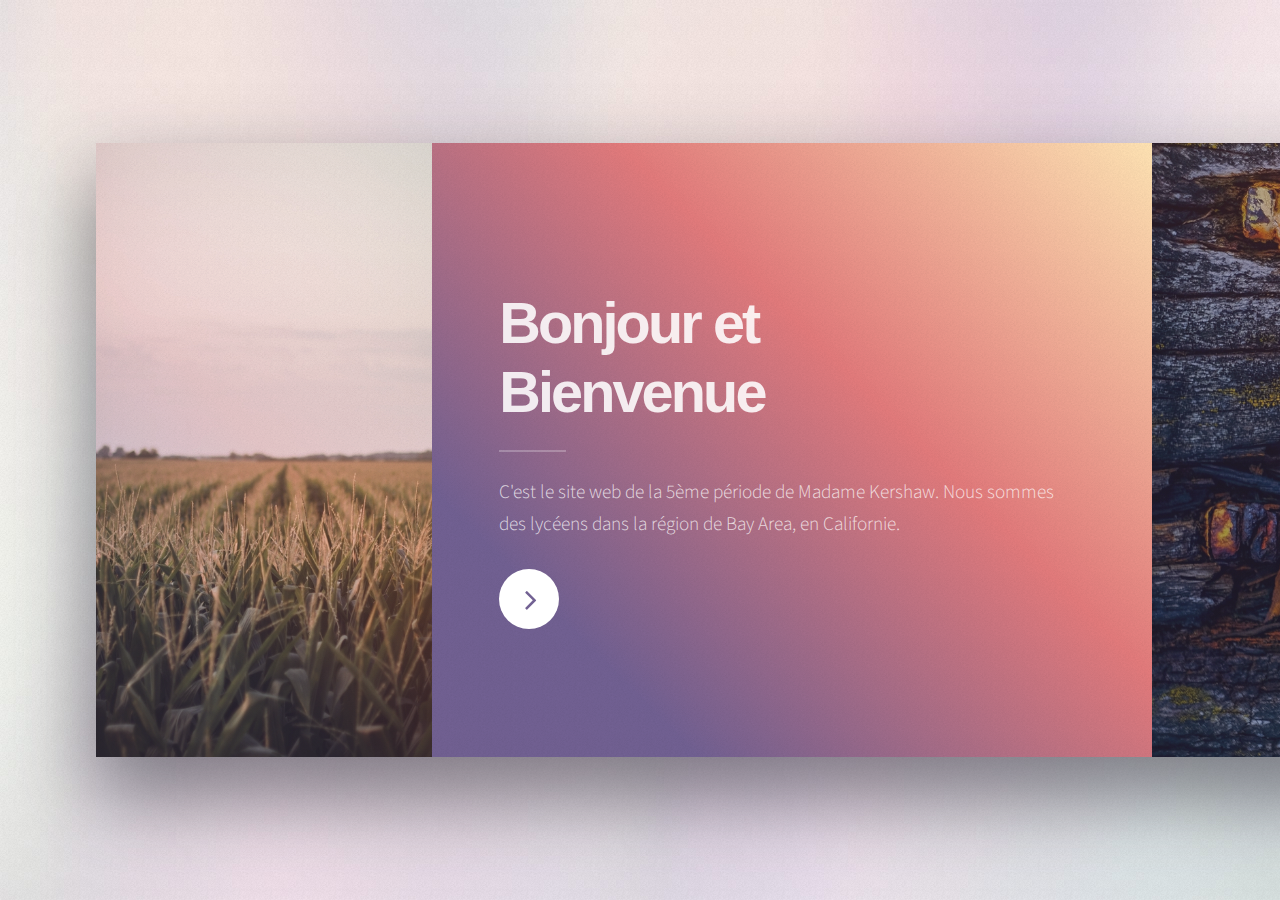
==== index.html @ b91abc5c "update index.html" ====
<!DOCTYPE HTML>
<!--
	Ethereal by HTML5 UP
	html5up.net | @ajlkn
	Free for personal and commercial use under the CCA 3.0 license (html5up.net/license)
-->
<html>

<head>
	<title>Ethereal by HTML5 UP</title>
	<meta charset="utf-8" />
	<meta name="viewport" content="width=device-width, initial-scale=1, user-scalable=no" />
	<link rel="stylesheet" href="assets/css/main.css" />
	<noscript>
		<link rel="stylesheet" href="assets/css/noscript.css" /></noscript>
</head>

<body class="is-preload">

	<!-- Page Wrapper -->
	<div id="page-wrapper">

		<!-- Wrapper -->
		<div id="wrapper">

			<!-- Panel (Banner) -->
			<section class="panel banner right">
				<div class="content color0 span-3-75">
					<h1 class="major">Bonjour et<br />
						Bienvenue</h1>
					<p>C'est le site web de la 5ème période de Madame Kershaw. Nous sommes des lycéens dans la région de Bay Area, en
						Californie.</p>
					<ul class="actions">
						<li><a href="#first" class="button primary color1 circle icon fa-angle-right">Next</a></li>
					</ul>
				</div>
				<div class="image filtered span-1-75" data-position="25% 25%">
					<img src="images/pic01.png" alt="" />
				</div>
			</section>

			<!-- Panel (Spotlight) -->
			<section class="panel spotlight medium right" id="first">
				<div class="content span-7">
					<h2 class="major">Chapitre Un</h2>
					<p>Mr et Mrs Dursley, qui habitaient au 4, Privet Drive, avaient toujours affirmé avec la plus
						grande fierté qu'ils étaient parfaitement normaux, merci pour eux. Jamais quiconque n'aurait
						imaginé qu'ils puissent se trouver impliqués dans quoi que ce soit d'étrange ou de mystérieux.
						Ils n'avaient pas de temps à perdre avec des sornettes.
						Mr Dursley dirigeait la Grunnings, une entreprise qui fabriquait des perceuses. C'était un
						homme grand et massif, qui n'avait pratiquement pas de cou, mais possédait en revanche une
						moustache de belle taille. Mrs Dursley, quant à elle, était mince et blonde et disposait d'un
						cou deux fois plus long que la moyenne, ce qui lui était fort utile pour espionner ses voisins en
						regardant par-dessus les clôtures des jardins. Les Dursley avaient un petit garçon prénommé
						Dudley et c'était à leurs yeux le plus bel enfant du monde. </p>
				</div>
				<div class="image filtered tinted" data-position="top left">
					<img src="images/pic02.png" alt="" />
				</div>
			</section>

			<!-- Panel -->
			<section class="panel color1">
				<div class="intro joined">
					<h2 class="major">Chapitre Un</h2>
					<p>Les Dursley avaient tout ce qu'ils voulaient. La seule chose indésirable qu'ils possédaient,
						c'était un secret dont ils craignaient plus que tout qu'on le découvre un jour. Si jamais
						quiconque venait à entendre parler des Potter, ils étaient convaincus qu'ils ne s'en remettraient
						pas. Mrs Potter était la sœur de Mrs Dursley, mais toutes deux ne s'étaient plus revues depuis
						des années.</p>
				</div>
				<div class="inner">
					<ul class="grid-icons three connected">
						<li><span class="icon fa-diamond"><span class="label">Lorem</span></span></li>
						<li><span class="icon fa-camera-retro"><span class="label">Ipsum</span></span></li>
						<li><span class="icon fa-cog"><span class="label">Dolor</span></span></li>
						<li><span class="icon fa-paper-plane"><span class="label">Sit</span></span></li>
						<li><span class="icon fa-bar-chart"><span class="label">Amet</span></span></li>
						<li><span class="icon fa-code"><span class="label">Nullam</span></span></li>
					</ul>
				</div>
			</section>

			<!-- Panel (Spotlight) -->
			<section class="panel spotlight large left">
				<div class="content span-5">
					<h2 class="major">Magna amet tempus</h2>
					<p>Mauris a cursus velit. Nunc lacinia sollicitudin egestas bibendum, magna dui bibendum ex, sagittis commodo enim
						risus sed magna nulla. Vestibulum ut consequat velit. Curabitur vitae libero lorem. Quisque iaculis porttitor
						blandit. Nullam quis sagittis maximus. Sed vel nibh libero. Mauris et lorem pharetra massa lorem turpis congue
						pulvinar.</p>
				</div>
				<div class="image filtered tinted" data-position="top right">
					<img src="images/pic03.png" alt="" />
				</div>
			</section>

			<!-- Panel -->
			<section class="panel">
				<div class="intro color2">
					<h2 class="major">Elit integer</h2>
					<p>Sed vel nibh libero. Mauris et lorem pharetra massa lorem turpis congue pulvinar. Vivamus sed feugiat finibus.
						Duis amet bibendum amet sed. Duis mauris ex, dapibus sed ligula tempus volutpat magna etiam.</p>
				</div>
				<div class="gallery">
					<div class="group span-3">
						<a href="images/gallery/fulls/01.jpg" class="image filtered span-3" data-position="bottom"><img src="images/gallery/thumbs/01.jpg"
							 alt="" /></a>
						<a href="images/gallery/fulls/02.jpg" class="image filtered span-1-5" data-position="center"><img src="images/gallery/thumbs/02.jpg"
							 alt="" /></a>
						<a href="images/gallery/fulls/03.jpg" class="image filtered span-1-5" data-position="bottom"><img src="images/gallery/thumbs/03.jpg"
							 alt="" /></a>
					</div>
					<a href="images/gallery/fulls/04.jpg" class="image filtered span-2-5" data-position="top"><img src="images/gallery/thumbs/04.jpg"
						 alt="" /></a>
					<div class="group span-4-5">
						<a href="images/gallery/fulls/05.jpg" class="image filtered span-3" data-position="top"><img src="images/gallery/thumbs/05.jpg"
							 alt="" /></a>
						<a href="images/gallery/fulls/06.jpg" class="image filtered span-1-5" data-position="center"><img src="images/gallery/thumbs/06.jpg"
							 alt="" /></a>
						<a href="images/gallery/fulls/07.jpg" class="image filtered span-1-5" data-position="bottom"><img src="images/gallery/thumbs/07.jpg"
							 alt="" /></a>
						<a href="images/gallery/fulls/08.jpg" class="image filtered span-3" data-position="top"><img src="images/gallery/thumbs/08.jpg"
							 alt="" /></a>
					</div>
					<a href="images/gallery/fulls/09.jpg" class="image filtered span-2-5" data-position="right"><img src="images/gallery/thumbs/09.jpg"
						 alt="" /></a>
				</div>
			</section>

			<!-- Panel -->
			<section class="panel color4-alt">
				<div class="intro color4">
					<h2 class="major">Contact</h2>
					<p>Sed vel nibh libero. Mauris et lorem pharetra massa lorem turpis congue pulvinar. Vivamus sed feugiat finibus.
						Duis amet bibendum amet sed. Duis mauris ex, dapibus sed ligula tempus volutpat magna etiam.</p>
				</div>
				<div class="inner columns divided">
					<div class="span-3-25">
						<form method="post" action="#">
							<div class="fields">
								<div class="field half">
									<label for="name">Name</label>
									<input type="text" name="name" id="name" />
								</div>
								<div class="field half">
									<label for="email">Email</label>
									<input type="email" name="email" id="email" />
								</div>
								<div class="field">
									<label for="message">Message</label>
									<textarea name="message" id="message" rows="4"></textarea>
								</div>
							</div>
							<ul class="actions">
								<li><input type="submit" value="Send Message" class="button primary" /></li>
							</ul>
						</form>
					</div>
					<div class="span-1-5">
						<ul class="contact-icons color1">
							<li class="icon fa-twitter"><a href="#">@untitled-tld</a></li>
							<li class="icon fa-facebook"><a href="#">facebook.com/untitled</a></li>
							<li class="icon fa-snapchat-ghost"><a href="#">@untitled-tld</a></li>
							<li class="icon fa-instagram"><a href="#">@untitled-tld</a></li>
							<li class="icon fa-medium"><a href="#">medium.com/untitled</a></li>
						</ul>
					</div>
				</div>
			</section>

			<!-- Panel -->
			<!-- <section class="panel color2-alt">
				<div class="intro color2">
					<h2 class="major">Elements</h2>
					<p>Sed vel nibh libero. Mauris et lorem pharetra massa lorem turpis congue pulvinar. Vivamus sed feugiat finibus.
						Duis amet bibendum amet sed. Duis mauris ex, dapibus sed ligula tempus volutpat magna etiam. </p>
				</div>
				<div class="inner columns aligned">
					<div class="span-2-75">

						<h3 class="major">Text</h3>
						<p>This is <b>bold</b> and this is <strong>strong</strong>. This is <i>italic</i> and this is <em>emphasized</em>.
							This is <sup>superscript</sup> text and this is <sub>subscript</sub> text.
							This is <u>underlined</u> and this is code: <code>for (;;) { ... }</code>. Finally, <a href="#">this is a link</a>.</p>

						<h1>Heading Level 1</h1>
						<h2>Heading Level 2</h2>
						<h3>Heading Level 3</h3>
						<h4>Heading Level 4</h4>
						<h5>Heading Level 5</h5>
						<h6>Heading Level 6</h6>

					</div>
					<div class="span-3">

						<h4>Blockquote</h4>
						<blockquote>Lorem ipsum dolor sit amet. Felis sagittis eget tempus euismod. Vestibulum ante ipsum primis in
							vestibulum. Blandit adipiscing eu iaculis volutpat ac adipiscing volutpat ac adipiscing faucibus.</blockquote>

						<h4>Preformatted</h4>
						<pre><code>i = 0;

while (!deck.isInOrder()) {
    print 'Iteration ' + (i++);
    deck.shuffle();
}

print 'It took ' + i + ' iterations to sort the deck.';</code></pre>

					</div>
					<div class="span-1-25">

						<h3 class="major">Lists</h3>

						<h4>Unordered</h4>
						<ul>
							<li>Lorem ipsum dolor sit.</li>
							<li>Dolor pulvinar etiam.</li>
							<li>Etiam vel felis viverra.</li>
						</ul>

						<h4>Alternate</h4>
						<ul class="alt">
							<li>Lorem ipsum dolor sit.</li>
							<li>Dolor pulvinar etiam.</li>
							<li>Etiam vel felis viverra.</li>
							<li>Felis enim feugiat.</li>
						</ul>

					</div>
					<div class="span-1-5">

						<h4>Ordered</h4>
						<ol>
							<li>Lorem ipsum dolor sit.</li>
							<li>Dolor pulvinar etiam.</li>
							<li>Etiam vel felis viverra.</li>
							<li>Felis enim feugiat.</li>
							<li>Etiam vel felis lorem.</li>
						</ol>

						<h4>Actions</h4>
						<ul class="actions">
							<li><a href="#" class="button primary color2">Default</a></li>
							<li><a href="#" class="button">Default</a></li>
						</ul>
						<ul class="actions stacked">
							<li><a href="#" class="button primary color2">Default</a></li>
							<li><a href="#" class="button">Default</a></li>
						</ul>

					</div>
					<div class="span-1-25">

						<h4>Icons</h4>
						<ul class="icons">
							<li><a href="#" class="icon fa-twitter"><span class="label">Twitter</span></a></li>
							<li><a href="#" class="icon fa-facebook"><span class="label">Facebook</span></a></li>
							<li><a href="#" class="icon fa-instagram"><span class="label">Instagram</span></a></li>
							<li><a href="#" class="icon fa-github"><span class="label">GitHub</span></a></li>
							<li><a href="#" class="icon fa-medium"><span class="label">Medium</span></a></li>
						</ul>

						<h4>Contact Icons</h4>
						<ul class="contact-icons color2">
							<li class="icon fa-twitter"><a href="#">Twitter</a></li>
							<li class="icon fa-facebook"><a href="#">Facebook</a></li>
							<li class="icon fa-instagram"><a href="#">Instagram</a></li>
							<li class="icon fa-github"><a href="#">GitHub</a></li>
							<li class="icon fa-medium"><a href="#">Medium</a></li>
						</ul>

					</div>
					<div class="span-3">
						<h3 class="major">Table</h3>
						<h4>Default</h4>
						<div class="table-wrapper">
							<table>
								<thead>
									<tr>
										<th>Name</th>
										<th>Description</th>
										<th>Price</th>
									</tr>
								</thead>
								<tbody>
									<tr>
										<td>Item One</td>
										<td>Ante turpis integer aliquet porttitor.</td>
										<td>29.99</td>
									</tr>
									<tr>
										<td>Item Two</td>
										<td>Vis ac commodo adipiscing arcu aliquet.</td>
										<td>19.99</td>
									</tr>
									<tr>
										<td>Item Three</td>
										<td> Morbi faucibus arcu accumsan lorem.</td>
										<td>29.99</td>
									</tr>
									<tr>
										<td>Item Four</td>
										<td>Vitae integer tempus condimentum.</td>
										<td>19.99</td>
									</tr>
								</tbody>
								<tfoot>
									<tr>
										<td colspan="2"></td>
										<td>100.00</td>
									</tr>
								</tfoot>
							</table>
						</div>
					</div>
					<div class="span-3">
						<h4>Alternate</h4>
						<div class="table-wrapper">
							<table class="alt">
								<thead>
									<tr>
										<th>Name</th>
										<th>Description</th>
										<th>Price</th>
									</tr>
								</thead>
								<tbody>
									<tr>
										<td>Item One</td>
										<td>Ante turpis integer aliquet porttitor.</td>
										<td>29.99</td>
									</tr>
									<tr>
										<td>Item Two</td>
										<td>Vis ac commodo adipiscing arcu aliquet.</td>
										<td>19.99</td>
									</tr>
									<tr>
										<td>Item Three</td>
										<td> Morbi faucibus arcu accumsan lorem.</td>
										<td>29.99</td>
									</tr>
									<tr>
										<td>Item Four</td>
										<td>Vitae integer tempus condimentum.</td>
										<td>19.99</td>
									</tr>
									<tr>
										<td>Item Five</td>
										<td>Ante turpis integer aliquet porttitor.</td>
										<td>29.99</td>
									</tr>
								</tbody>
								<tfoot>
									<tr>
										<td colspan="2"></td>
										<td>100.00</td>
									</tr>
								</tfoot>
							</table>
						</div>
					</div>
					<div class="span-2-25">
						<h3 class="major">Buttons</h3>
						<ul class="actions">
							<li><a href="#" class="button primary color2">Primary</a></li>
							<li><a href="#" class="button">Default</a></li>
						</ul>
						<ul class="actions">
							<li><a href="#" class="button">Default</a></li>
							<li><a href="#" class="button large">Large</a></li>
							<li><a href="#" class="button small">Small</a></li>
						</ul>
						<ul class="actions">
							<li><a href="#" class="button primary color2 icon fa-cog">Icon</a></li>
							<li><a href="#" class="button icon fa-diamond">Icon</a></li>
						</ul>
						<ul class="actions">
							<li><span class="button primary color2 disabled">Disabled</span></li>
							<li><span class="button disabled">Disabled</span></li>
						</ul>
						<ul class="actions">
							<li><a href="#" class="button primary color2 circle icon fa-cog">Icon</a></li>
							<li><a href="#" class="button circle icon fa-diamond">Icon</a></li>
						</ul>
					</div>
					<div class="span-4-5">
						<h3 class="major">Form</h3>
						<form method="post" action="#">
							<div class="fields">
								<div class="field third">
									<label for="demo-name">Name</label>
									<input type="text" name="demo-name" id="demo-name" value="" placeholder="Jane Doe" />
								</div>
								<div class="field third">
									<label for="demo-email">Email</label>
									<input type="email" name="demo-email" id="demo-email" value="" placeholder="jane@untitled.tld" />
								</div>
								<div class="field third">
									<label for="demo-category">Category</label>
									<div class="select-wrapper">
										<select name="demo-category" id="demo-category">
											<option value="">-</option>
											<option value="1">Manufacturing</option>
											<option value="1">Shipping</option>
											<option value="1">Administration</option>
											<option value="1">Human Resources</option>
										</select>
									</div>
								</div>
								<div class="field quarter">
									<input type="radio" id="demo-priority-low" name="demo-priority" class="color2" checked />
									<label for="demo-priority-low">Low Priority</label>
								</div>
								<div class="field quarter">
									<input type="radio" id="demo-priority-high" name="demo-priority" class="color2" />
									<label for="demo-priority-high">High Priority</label>
								</div>
								<div class="field quarter">
									<input type="checkbox" id="demo-copy" name="demo-copy" class="color2" />
									<label for="demo-copy">Email a copy</label>
								</div>
								<div class="field quarter">
									<input type="checkbox" id="demo-human" name="demo-human" class="color2" checked />
									<label for="demo-human">Not a robot</label>
								</div>
								<div class="field">
									<label for="demo-message">Message</label>
									<textarea name="demo-message" id="demo-message" placeholder="Enter your message" rows="2"></textarea>
								</div>
							</div>
							<ul class="actions">
								<li><input type="submit" value="Send Message" class="primary color2" /></li>
								<li><input type="reset" value="Reset" /></li>
							</ul>
						</form>
					</div>
				</div>
			</section> -->

			<!-- Copyright -->
			<div class="copyright">&copy; Untitled. Design: <a href="https://html5up.net">HTML5 UP</a>.</div>

		</div>

	</div>

	<!-- Scripts -->
	<script src="assets/js/jquery.min.js"></script>
	<script src="assets/js/browser.min.js"></script>
	<script src="assets/js/breakpoints.min.js"></script>
	<script src="assets/js/main.js"></script>

</body>

</html>
---- assets/css/main.css ----
@import url(font-awesome.min.css);
@import url("https://fonts.googleapis.com/css?family=Source+Sans+Pro:300,400,300i,400i");

/*
	Ethereal by HTML5 UP
	html5up.net | @ajlkn
	Free for personal and commercial use under the CCA 3.0 license (html5up.net/license)
*/

html, body, div, span, applet, object,
iframe, h1, h2, h3, h4, h5, h6, p, blockquote,
pre, a, abbr, acronym, address, big, cite,
code, del, dfn, em, img, ins, kbd, q, s, samp,
small, strike, strong, sub, sup, tt, var, b,
u, i, center, dl, dt, dd, ol, ul, li, fieldset,
form, label, legend, table, caption, tbody,
tfoot, thead, tr, th, td, article, aside,
canvas, details, embed, figure, figcaption,
footer, header, hgroup, menu, nav, output, ruby,
section, summary, time, mark, audio, video {
	margin: 0;
	padding: 0;
	border: 0;
	font-size: 100%;
	font: inherit;
	vertical-align: baseline;}

article, aside, details, figcaption, figure,
footer, header, hgroup, menu, nav, section {
	display: block;}

body {
	line-height: 1;
}

ol, ul {
	list-style: none;
}

blockquote, q {
	quotes: none;
}

	blockquote:before, blockquote:after, q:before, q:after {
		content: '';
		content: none;
	}

table {
	border-collapse: collapse;
	border-spacing: 0;
}

body {
	-webkit-text-size-adjust: none;
}

mark {
	background-color: transparent;
	color: inherit;
}

input::-moz-focus-inner {
	border: 0;
	padding: 0;
}

input, select, textarea {
	-moz-appearance: none;
	-webkit-appearance: none;
	-ms-appearance: none;
	appearance: none;
}

/* Page */

	@-moz-keyframes load-spinner {
		0% {
			-moz-transform: rotate(0deg);
			-webkit-transform: rotate(0deg);
			-ms-transform: rotate(0deg);
			transform: rotate(0deg);
		}

		100% {
			-moz-transform: rotate(360deg);
			-webkit-transform: rotate(360deg);
			-ms-transform: rotate(360deg);
			transform: rotate(360deg);
		}
	}

	@-webkit-keyframes load-spinner {
		0% {
			-moz-transform: rotate(0deg);
			-webkit-transform: rotate(0deg);
			-ms-transform: rotate(0deg);
			transform: rotate(0deg);
		}

		100% {
			-moz-transform: rotate(360deg);
			-webkit-transform: rotate(360deg);
			-ms-transform: rotate(360deg);
			transform: rotate(360deg);
		}
	}

	@-ms-keyframes load-spinner {
		0% {
			-moz-transform: rotate(0deg);
			-webkit-transform: rotate(0deg);
			-ms-transform: rotate(0deg);
			transform: rotate(0deg);
		}

		100% {
			-moz-transform: rotate(360deg);
			-webkit-transform: rotate(360deg);
			-ms-transform: rotate(360deg);
			transform: rotate(360deg);
		}
	}

	@keyframes load-spinner {
		0% {
			-moz-transform: rotate(0deg);
			-webkit-transform: rotate(0deg);
			-ms-transform: rotate(0deg);
			transform: rotate(0deg);
		}

		100% {
			-moz-transform: rotate(360deg);
			-webkit-transform: rotate(360deg);
			-ms-transform: rotate(360deg);
			transform: rotate(360deg);
		}
	}

	@-ms-viewport {
		width: device-width;
	}

	html {
		width: 100%;
		height: 100%;
	}

	html {
		box-sizing: border-box;
	}

	*, *:before, *:after {
		box-sizing: inherit;
	}

	body {
		display: -moz-flex;
		display: -webkit-flex;
		display: -ms-flex;
		display: flex;
		-moz-align-items: center;
		-webkit-align-items: center;
		-ms-align-items: center;
		align-items: center;
		-moz-justify-content: -moz-flex-start;
		-webkit-justify-content: -webkit-flex-start;
		-ms-justify-content: -ms-flex-start;
		justify-content: flex-start;
		-ms-overflow-style: scrollbar;
		width: 100%;
		height: 100%;
		min-height: 30rem;
		overflow: hidden;
	}

		body:before {
			-moz-animation: load-spinner 1s infinite linear;
			-webkit-animation: load-spinner 1s infinite linear;
			-ms-animation: load-spinner 1s infinite linear;
			animation: load-spinner 1s infinite linear;
			-moz-transition: opacity 0.25s ease;
			-webkit-transition: opacity 0.25s ease;
			-ms-transition: opacity 0.25s ease;
			transition: opacity 0.25s ease;
			-moz-transition-delay: 0s;
			-webkit-transition-delay: 0s;
			-ms-transition-delay: 0s;
			transition-delay: 0s;
			pointer-events: none;
			content: '';
			display: block;
			position: absolute;
			top: 50%;
			left: 50%;
			width: 4rem;
			height: 4rem;
			margin: -2rem 0 0 -2rem;
			background-image: url("data:image/svg+xml;charset=utf8,%3Csvg xmlns='http://www.w3.org/2000/svg' xmlns:xlink='http://www.w3.org/1999/xlink' width='96px' height='96px' viewBox='0 0 96 96' zoomAndPan='disable'%3E%3Cstyle%3Ecircle %7Bfill: transparent%3B stroke: %232e2b37%3B stroke-width: 1.5px%3B %7D%3C/style%3E%3Cdefs%3E%3CclipPath id='corner'%3E%3Cpolygon points='0,0 48,0 48,48 96,48 96,96 0,96' /%3E%3C/clipPath%3E%3C/defs%3E%3Cg clip-path='url(%23corner)'%3E%3Ccircle cx='48' cy='48' r='32'/%3E%3C/g%3E%3C/svg%3E");
			background-position: center;
			background-repeat: no-repeat;
			background-size: 4rem;
			opacity: 0;
		}

		body:after {
			pointer-events: none;
			content: '';
			display: block;
			position: fixed;
			top: 0;
			left: 0;
			width: 100%;
			height: 100%;
			z-index: -1;
			background-attachment: fixed;
			background-color: #e1e6e1;
			background-image: url("../../images/overlay.png"), url("../../images/bg.jpg");
			background-repeat: repeat, repeat-x;
			background-size: 128px 128px, cover;
		}

		body.is-preload *, body.is-preload *:before, body.is-preload *:after {
			-moz-animation: none !important;
			-webkit-animation: none !important;
			-ms-animation: none !important;
			animation: none !important;
			-moz-transition: none !important;
			-webkit-transition: none !important;
			-ms-transition: none !important;
			transition: none !important;
		}

		body.is-preload:before {
			-moz-transition: opacity 1s ease;
			-webkit-transition: opacity 1s ease;
			-ms-transition: opacity 1s ease;
			transition: opacity 1s ease;
			-moz-transition-delay: 0.75s;
			-webkit-transition-delay: 0.75s;
			-ms-transition-delay: 0.75s;
			transition-delay: 0.75s;
			opacity: 0.25;
		}

	@media screen and (max-width: 736px) {

		html {
			height: auto;
		}

		body {
			height: auto;
			overflow-x: hidden;
			overflow-y: auto;
		}

	}

	@media screen and (max-width: 480px) {

		html, body {
			min-width: 320px;
		}

	}

/* Typography */

	html {
		font-size: 18pt;
		font-size: 1vmax;
	}

		@media screen and (max-width: 1680px) {

			html {
				font-size: 12pt;
				font-size: 1.1vmax;
			}

		}

		@media screen and (max-width: 1280px) {

			html {
				font-size: 11pt;
				font-size: 1.5vmax;
			}

		}

	body, input, select, textarea {
		color: rgba(255, 255, 255, 0.75);
		font-family: "Source Sans Pro", Helvetica, sans-serif;
		font-size: 1rem;
		font-weight: 300;
		line-height: 1.65;
	}

	a {
		-moz-transition: color 0.2s ease-in-out, border-bottom-color 0.2s ease-in-out;
		-webkit-transition: color 0.2s ease-in-out, border-bottom-color 0.2s ease-in-out;
		-ms-transition: color 0.2s ease-in-out, border-bottom-color 0.2s ease-in-out;
		transition: color 0.2s ease-in-out, border-bottom-color 0.2s ease-in-out;
		color: inherit;
		border-bottom: dotted 1px;
		text-decoration: none;
	}

		a:hover {
			border-bottom-color: transparent;
			color: #ffe4b4;
		}

	strong, b {
		color: rgba(255, 255, 255, 0.875);
		font-weight: 400;
	}

	em, i {
		font-style: italic;
	}

	p {
		margin: 0 0 1.5rem 0;
	}

		body.is-ie p {
			width: 100%;
		}

	h1, h2, h3, h4, h5, h6 {
		color: rgba(255, 255, 255, 0.875);
		font-family: Arial, Helvetica, sans-serif;
		font-weight: 700;
		line-height: 1.3;
		margin: 0 0 0.75rem 0;
		letter-spacing: -0.05em;
	}

		h1 a, h2 a, h3 a, h4 a, h5 a, h6 a {
			color: inherit;
			text-decoration: none;
		}

	h1.major, h2.major, h3.major {
		position: relative;
	}

		h1.major:after, h2.major:after, h3.major:after {
			content: '';
			position: absolute;
			left: 0;
			width: 3.5rem;
			height: 0.1rem;
			background-color: rgba(255, 255, 255, 0.25);
		}

	h1 {
		font-size: 3rem;
		line-height: 1.2;
	}

		h1.major {
			margin: 0 0 2.625rem 0;
		}

			h1.major:after {
				bottom: -1.325rem;
			}

	h2 {
		font-size: 1.75rem;
		line-height: 1.2;
	}

		h2.major {
			margin: 0 0 1.9875rem 0;
		}

			h2.major:after {
				bottom: -1.2rem;
			}

	h3 {
		font-size: 1.325rem;
	}

		h3.major {
			margin: 0 0 1.875rem 0;
		}

			h3.major:after {
				bottom: -0.75rem;
			}

	h4 {
		font-size: 1rem;
	}

	h5 {
		font-size: 0.9rem;
	}

	h6 {
		font-size: 0.7rem;
	}

	sub {
		font-size: 0.8rem;
		position: relative;
		top: 0.5rem;
	}

	sup {
		font-size: 0.8rem;
		position: relative;
		top: -0.5rem;
	}

	blockquote {
		border-left: solid 0.25rem rgba(255, 255, 255, 0.25);
		font-style: italic;
		margin: 0 0 1.5rem 0;
		padding: 0.375rem 0 0.375rem 1.5rem;
	}

	code {
		background: rgba(255, 255, 255, 0.075);
		border-radius: 0.25rem;
		font-family: "Courier New", monospace;
		font-size: 0.8rem;
		margin: 0 0.25rem;
		padding: 0.25rem 0.65rem;
	}

	pre {
		-webkit-overflow-scrolling: touch;
		font-family: "Courier New", monospace;
		font-size: 0.8rem;
		margin: 0 0 1.5rem 0;
		white-space: pre-wrap;
	}

		pre code {
			display: block;
			line-height: 1.625;
			padding: 1rem 1.5rem;
			overflow-x: auto;
			margin: 0;
		}

	hr {
		border: 0;
		border-bottom: solid 2px rgba(255, 255, 255, 0.25);
		margin: 1.875rem 0;
	}

	.align-left {
		text-align: left;
	}

	.align-center {
		text-align: center;
	}

	.align-right {
		text-align: right;
	}

	@media screen and (max-width: 736px) {

		html {
			font-size: 12pt;
		}

		h1 {
			font-size: 2.25rem;
			line-height: 1.2;
		}

			h1.major {
				margin: 0 0 2.625rem 0;
			}

				h1.major:after {
					bottom: -1.325rem;
				}

		h2 {
			font-size: 1.5rem;
			line-height: 1.2;
		}

			h2.major {
				margin: 0 0 1.9875rem 0;
			}

				h2.major:after {
					bottom: -1.2rem;
				}

		h3 {
			font-size: 1rem;
		}

			h3.major {
				margin: 0 0 1.875rem 0;
			}

				h3.major:after {
					bottom: -0.75rem;
				}

		h4 {
			font-size: 1rem;
		}

		h5 {
			font-size: 0.9rem;
		}

		h6 {
			font-size: 0.7rem;
		}

		h1 br, h2 br, h3 br, h4 br, h5 br, h6 br {
			display: none;
		}

	}

	@media screen and (max-width: 360px) {

		html {
			font-size: 11pt;
		}

	}

/* Form */

	form {
		margin: 0 0 1.5rem 0;
	}

		form > :last-child {
			margin-bottom: 0;
		}

		form > .fields {
			display: -moz-flex;
			display: -webkit-flex;
			display: -ms-flex;
			display: flex;
			-moz-flex-wrap: wrap;
			-webkit-flex-wrap: wrap;
			-ms-flex-wrap: wrap;
			flex-wrap: wrap;
			width: calc(100% + 3rem);
			margin: -1.5rem 0 1.5rem -1.5rem;
		}

			form > .fields > .field {
				-moz-flex-grow: 0;
				-webkit-flex-grow: 0;
				-ms-flex-grow: 0;
				flex-grow: 0;
				-moz-flex-shrink: 0;
				-webkit-flex-shrink: 0;
				-ms-flex-shrink: 0;
				flex-shrink: 0;
				padding: 1.5rem 0 0 1.5rem;
				width: calc(100% - 1.5rem);
			}

				form > .fields > .field.half {
					width: calc(50% - 0.75rem);
				}

				form > .fields > .field.third {
					width: calc(100%/3 - 0.5rem);
				}

				form > .fields > .field.quarter {
					width: calc(25% - 0.375rem);
				}

		@media screen and (max-width: 736px) {

			form > .fields {
				width: calc(100% + 2.25rem);
				margin: -1.125rem 0 1.5rem -1.125rem;
			}

				form > .fields > .field {
					padding: 1.125rem 0 0 1.125rem;
					width: calc(100% - 1.125rem);
				}

					form > .fields > .field.half {
						width: calc(100% - 1.125rem);
					}

					form > .fields > .field.third {
						width: calc(100% - 1.125rem);
					}

					form > .fields > .field.quarter {
						width: calc(100% - 1.125rem);
					}

		}

	label {
		color: rgba(255, 255, 255, 0.875);
		display: block;
		font-family: Arial, Helvetica, sans-serif;
		font-size: 0.8rem;
		font-weight: 700;
		margin: 0 0 0.4875rem 0;
	}

	input[type="text"],
	input[type="password"],
	input[type="email"],
	input[type="tel"],
	select,
	textarea {
		-moz-appearance: none;
		-webkit-appearance: none;
		-ms-appearance: none;
		appearance: none;
		background: transparent;
		border: solid 2px rgba(255, 255, 255, 0.25);
		border-radius: 0.25rem;
		color: inherit;
		display: block;
		outline: 0;
		padding: 0 0.75rem;
		text-decoration: none;
		width: 100%;
	}

		input[type="text"]:invalid,
		input[type="password"]:invalid,
		input[type="email"]:invalid,
		input[type="tel"]:invalid,
		select:invalid,
		textarea:invalid {
			box-shadow: none;
		}

		input[type="text"]:focus,
		input[type="password"]:focus,
		input[type="email"]:focus,
		input[type="tel"]:focus,
		select:focus,
		textarea:focus {
			border-color: #ffe4b4;
		}

	option {
		background-color: rgba(255, 255, 255, 0.875);
		color: #2e2b37;
	}

	select {
		background-image: url("data:image/svg+xml;charset=utf8,%3Csvg xmlns='http://www.w3.org/2000/svg' width='40' height='40' preserveAspectRatio='none' viewBox='0 0 40 40'%3E%3Cpath d='M9.4,12.3l10.4,10.4l10.4-10.4c0.2-0.2,0.5-0.4,0.9-0.4c0.3,0,0.6,0.1,0.9,0.4l3.3,3.3c0.2,0.2,0.4,0.5,0.4,0.9 c0,0.4-0.1,0.6-0.4,0.9L20.7,31.9c-0.2,0.2-0.5,0.4-0.9,0.4c-0.3,0-0.6-0.1-0.9-0.4L4.3,17.3c-0.2-0.2-0.4-0.5-0.4-0.9 c0-0.4,0.1-0.6,0.4-0.9l3.3-3.3c0.2-0.2,0.5-0.4,0.9-0.4S9.1,12.1,9.4,12.3z' fill='rgba(255, 255, 255, 0.25)' /%3E%3C/svg%3E");
		background-size: 1.25rem;
		background-repeat: no-repeat;
		background-position: calc(100% - 1rem) center;
		height: 2.5rem;
		padding-right: 2.5rem;
		text-overflow: ellipsis;
	}

		select option {
			color: rgba(255, 255, 255, 0.875);
			background: #2e2b37;
		}

		select:focus::-ms-value {
			background-color: transparent;
		}

		select::-ms-expand {
			display: none;
		}

	input[type="text"],
	input[type="password"],
	input[type="email"],
	select {
		height: 2.5rem;
	}

	textarea {
		padding: 0.75rem 1rem;
	}

	input[type="checkbox"],
	input[type="radio"] {
		-moz-appearance: none;
		-webkit-appearance: none;
		-ms-appearance: none;
		appearance: none;
		display: block;
		float: left;
		margin-right: -2rem;
		opacity: 0;
		width: 1rem;
		z-index: -1;
	}

		input[type="checkbox"] + label,
		input[type="radio"] + label {
			text-decoration: none;
			position: relative;
			color: rgba(255, 255, 255, 0.75);
			cursor: pointer;
			display: inline-block;
			font-size: 1rem;
			font-weight: 300;
			margin-bottom: 0;
			padding-left: 2.5rem;
			padding-right: 1rem;
		}

			input[type="checkbox"] + label:before,
			input[type="radio"] + label:before {
				-moz-osx-font-smoothing: grayscale;
				-webkit-font-smoothing: antialiased;
				font-family: FontAwesome;
				font-style: normal;
				font-weight: normal;
				text-transform: none !important;
			}

			input[type="checkbox"] + label:before, input[type="radio"] + label:before {
				content: '';
				display: inline-block;
				position: absolute;
				top: 0;
				left: 0;
				width: 1.5rem;
				height: 1.5rem;
				line-height: 1.4375rem;
				background: rgba(255, 255, 255, 0.075);
				border: solid 1px rgba(255, 255, 255, 0.25);
				border-radius: 0.25rem;
				color: #2e2b37;
				text-align: center;
			}

				body.is-ie input[type="checkbox"] + label:before,
				body.is-ie input[type="radio"] + label:before {
					line-height: 1.5;
				}

		input[type="checkbox"]:checked + label:before,
		input[type="radio"]:checked + label:before {
			content: '\f00c';
			background: rgba(255, 255, 255, 0.875);
			border-color: rgba(255, 255, 255, 0.875);
		}

		input[type="checkbox"]:focus + label:before,
		input[type="radio"]:focus + label:before {
			border-color: #ffe4b4;
			box-shadow: 0 0 0 1px #ffe4b4;
		}

		input[type="checkbox"]:focus:checked + label:before,
		input[type="radio"]:focus:checked + label:before {
			background: #ffe4b4;
		}

		input[type="checkbox"].color1 + label:before,
		input[type="radio"].color1 + label:before {
			color: #726193;
		}

		input[type="checkbox"].color2 + label:before,
		input[type="radio"].color2 + label:before {
			color: #e37b7c;
		}

		input[type="checkbox"].color3 + label:before,
		input[type="radio"].color3 + label:before {
			color: #ffe4b4;
		}

		input[type="checkbox"].color4 + label:before,
		input[type="radio"].color4 + label:before {
			color: #353865;
		}

	input[type="checkbox"] + label:before {
		border-radius: 0.25rem;
	}

	input[type="radio"] + label:before {
		border-radius: 100%;
	}

	::-webkit-input-placeholder {
		color: rgba(255, 255, 255, 0.5) !important;
		opacity: 1.0;
	}

	:-moz-placeholder {
		color: rgba(255, 255, 255, 0.5) !important;
		opacity: 1.0;
	}

	::-moz-placeholder {
		color: rgba(255, 255, 255, 0.5) !important;
		opacity: 1.0;
	}

	:-ms-input-placeholder {
		color: rgba(255, 255, 255, 0.5) !important;
		opacity: 1.0;
	}

/* Icon */

	.icon {
		text-decoration: none;
		position: relative;
		border-bottom: none;
	}

		.icon:before {
			-moz-osx-font-smoothing: grayscale;
			-webkit-font-smoothing: antialiased;
			font-family: FontAwesome;
			font-style: normal;
			font-weight: normal;
			text-transform: none !important;
		}

		.icon > .label {
			display: none;
		}

/* Image */

	.image {
		display: inline-block;
		position: relative;
		border: 0;
	}

		.image.filtered:after {
			background-image: url("../../images/overlay.png"), linear-gradient(45deg, rgba(114, 97, 147, 0.25) 25%, rgba(227, 123, 124, 0.25) 50%, rgba(255, 228, 180, 0.25));
			background-size: 128px 128px, auto;
			pointer-events: none;
			content: '';
			position: absolute;
			top: 0;
			left: 0;
			width: 100%;
			height: 100%;
			opacity: 1;
			z-index: 1;
		}

		.image.filtered.tinted:after {
			background-image: url("../../images/overlay.png"), linear-gradient(45deg, rgba(114, 97, 147, 0.25) 25%, rgba(227, 123, 124, 0.25) 50%, rgba(255, 228, 180, 0.25)), linear-gradient(0deg, rgba(0, 0, 0, 0.125), rgba(0, 0, 0, 0.125));
			background-size: 128px 128px, auto, auto;
		}

		.image[data-position] img {
			-moz-object-fit: cover;
			-webkit-object-fit: cover;
			-ms-object-fit: cover;
			object-fit: cover;
			display: block;
			position: absolute;
			top: 0;
			left: 0;
			width: 100%;
			height: 100%;
		}

		.image[data-position="top left"] img {
			-moz-object-position: top left;
			-webkit-object-position: top left;
			-ms-object-position: top left;
			object-position: top left;
		}

		.image[data-position="top"] img {
			-moz-object-position: top;
			-webkit-object-position: top;
			-ms-object-position: top;
			object-position: top;
		}

		.image[data-position="top right"] img {
			-moz-object-position: top right;
			-webkit-object-position: top right;
			-ms-object-position: top right;
			object-position: top right;
		}

		.image[data-position="right"] img {
			-moz-object-position: right;
			-webkit-object-position: right;
			-ms-object-position: right;
			object-position: right;
		}

		.image[data-position="bottom right"] img {
			-moz-object-position: bottom right;
			-webkit-object-position: bottom right;
			-ms-object-position: bottom right;
			object-position: bottom right;
		}

		.image[data-position="bottom"] img {
			-moz-object-position: bottom;
			-webkit-object-position: bottom;
			-ms-object-position: bottom;
			object-position: bottom;
		}

		.image[data-position="bottom left"] img {
			-moz-object-position: bottom left;
			-webkit-object-position: bottom left;
			-ms-object-position: bottom left;
			object-position: bottom left;
		}

		.image[data-position="left"] img {
			-moz-object-position: left;
			-webkit-object-position: left;
			-ms-object-position: left;
			object-position: left;
		}

		.image[data-position="center"] img {
			-moz-object-position: center;
			-webkit-object-position: center;
			-ms-object-position: center;
			object-position: center;
		}

		.image[data-position="25% 25%"] img {
			-moz-object-position: 25% 25%;
			-webkit-object-position: 25% 25%;
			-ms-object-position: 25% 25%;
			object-position: 25% 25%;
		}

		.image[data-position="75% 25%"] img {
			-moz-object-position: 75% 25%;
			-webkit-object-position: 75% 25%;
			-ms-object-position: 75% 25%;
			object-position: 75% 25%;
		}

		.image[data-position="75% 75%"] img {
			-moz-object-position: 75% 75%;
			-webkit-object-position: 75% 75%;
			-ms-object-position: 75% 75%;
			object-position: 75% 75%;
		}

		.image[data-position="25% 75%"] img {
			-moz-object-position: 25% 75%;
			-webkit-object-position: 25% 75%;
			-ms-object-position: 25% 75%;
			object-position: 25% 75%;
		}

		.image img {
			display: block;
		}

		.image.left, .image.right {
			max-width: 40%;
		}

			.image.left img, .image.right img {
				width: 100%;
			}

		.image.left {
			float: left;
			padding: 0 1.5rem 1rem 0;
			top: 0.25rem;
		}

		.image.right {
			float: right;
			padding: 0 0 1rem 1.5rem;
			top: 0.25rem;
		}

		.image.fit {
			display: block;
			margin: 0 0 1.5rem 0;
			width: 100%;
		}

			.image.fit img {
				width: 100%;
			}

		.image.main {
			display: block;
			margin: 0 0 2.25rem 0;
			width: 100%;
		}

			.image.main img {
				width: 100%;
			}

/* List */

	ol {
		list-style: decimal;
		margin: 0 0 1.5rem 0;
		padding-left: 1.25rem;
	}

		ol li {
			padding-left: 0.25rem;
		}

	ul {
		list-style: disc;
		margin: 0 0 1.5rem 0;
		padding-left: 1rem;
	}

		ul li {
			padding-left: 0.5rem;
		}

		ul.alt {
			list-style: none;
			padding-left: 0;
		}

			ul.alt li {
				border-top: solid 1px rgba(255, 255, 255, 0.25);
				padding: 0.5rem 0;
			}

				ul.alt li:first-child {
					border-top: 0;
					padding-top: 0;
				}

	dl {
		margin: 0 0 1.5rem 0;
	}

		dl dt {
			display: block;
			font-weight: 400;
			margin: 0 0 0.75rem 0;
		}

		dl dd {
			margin-left: 1.5rem;
		}

/* Actions */

	ul.actions {
		display: -moz-flex;
		display: -webkit-flex;
		display: -ms-flex;
		display: flex;
		cursor: default;
		list-style: none;
		margin-left: -0.75rem;
		padding-left: 0;
	}

		ul.actions li {
			padding: 0 0 0 0.75rem;
			vertical-align: middle;
		}

		ul.actions.special {
			-moz-justify-content: center;
			-webkit-justify-content: center;
			-ms-justify-content: center;
			justify-content: center;
			width: 100%;
			margin-left: 0;
		}

			ul.actions.special li:first-child {
				padding-left: 0;
			}

		ul.actions.stacked {
			-moz-flex-direction: column;
			-webkit-flex-direction: column;
			-ms-flex-direction: column;
			flex-direction: column;
			margin-left: 0;
		}

			ul.actions.stacked li {
				padding: 0.975rem 0 0 0;
			}

				ul.actions.stacked li:first-child {
					padding-top: 0;
				}

		ul.actions.fit {
			width: calc(100% + 0.75rem);
		}

			ul.actions.fit li {
				-moz-flex-grow: 1;
				-webkit-flex-grow: 1;
				-ms-flex-grow: 1;
				flex-grow: 1;
				-moz-flex-shrink: 1;
				-webkit-flex-shrink: 1;
				-ms-flex-shrink: 1;
				flex-shrink: 1;
				width: 100%;
			}

				ul.actions.fit li > * {
					width: 100%;
				}

			ul.actions.fit.stacked {
				width: 100%;
			}

/* Icons */

	ul.icons {
		cursor: default;
		list-style: none;
		padding-left: 0;
	}

		ul.icons li {
			display: inline-block;
			padding: 0 1rem 0 0;
		}

			ul.icons li:last-child {
				padding-right: 0;
			}

			ul.icons li .icon:before {
				font-size: 1.25em;
			}

/* Grid Icons */

	ul.grid-icons {
		display: -moz-flex;
		display: -webkit-flex;
		display: -ms-flex;
		display: flex;
		-moz-flex-wrap: wrap;
		-webkit-flex-wrap: wrap;
		-ms-flex-wrap: wrap;
		flex-wrap: wrap;
		-moz-justify-content: center;
		-webkit-justify-content: center;
		-ms-justify-content: center;
		justify-content: center;
		list-style: none;
		margin: 0 0 1.5rem 0;
		padding-left: 0;
	}

		ul.grid-icons .icon {
			display: block;
			position: relative;
			width: 100%;
			text-align: center;
		}

			ul.grid-icons .icon:before {
				display: block;
				width: 6rem;
				height: 6rem;
				line-height: 6rem;
				border-radius: 6rem;
				box-shadow: inset 0 0 0 2px rgba(255, 255, 255, 0.25);
				font-size: 2.5rem;
				margin: 0 auto;
				text-align: center;
			}

				body.is-ie ul.grid-icons .icon:before {
					line-height: 2.375;
				}

		ul.grid-icons > li {
			-moz-flex-grow: 0;
			-webkit-flex-grow: 0;
			-ms-flex-grow: 0;
			flex-grow: 0;
			-moz-flex-shrink: 0;
			-webkit-flex-shrink: 0;
			-ms-flex-shrink: 0;
			flex-shrink: 0;
			position: relative;
			margin: 1.5rem 0 0 1.5rem;
			padding-left: 0;
		}

		ul.grid-icons.connected > li:before {
			content: '';
			display: block;
			position: absolute;
			width: 1.5rem;
			height: 2px;
			top: 50%;
			left: -1.5rem;
			background-color: rgba(255, 255, 255, 0.25);
		}

		ul.grid-icons.connected > li:after {
			content: '';
			display: block;
			position: absolute;
			width: 2px;
			height: 1.5rem;
			top: -1.5rem;
			left: 50%;
			background-color: rgba(255, 255, 255, 0.25);
		}

		ul.grid-icons.two {
			width: 14rem;
		}

			ul.grid-icons.two > li:nth-child(-n + 2) {
				margin-top: 0;
			}

				ul.grid-icons.two > li:nth-child(-n + 2):after {
					display: none;
				}

			ul.grid-icons.two > li:nth-child(2n - 1) {
				margin-left: 0;
			}

				ul.grid-icons.two > li:nth-child(2n - 1):before {
					display: none;
				}

		ul.grid-icons.three {
			width: 21.5rem;
		}

			ul.grid-icons.three > li:nth-child(-n + 3) {
				margin-top: 0;
			}

				ul.grid-icons.three > li:nth-child(-n + 3):after {
					display: none;
				}

			ul.grid-icons.three > li:nth-child(3n - 2) {
				margin-left: 0;
			}

				ul.grid-icons.three > li:nth-child(3n - 2):before {
					display: none;
				}

		ul.grid-icons.four {
			width: 29rem;
		}

			ul.grid-icons.four > li:nth-child(-n + 4) {
				margin-top: 0;
			}

				ul.grid-icons.four > li:nth-child(-n + 4):after {
					display: none;
				}

			ul.grid-icons.four > li:nth-child(4n - 3) {
				margin-left: 0;
			}

				ul.grid-icons.four > li:nth-child(4n - 3):before {
					display: none;
				}

		@media screen and (max-width: 736px) {

			ul.grid-icons {
				-moz-justify-content: -moz-flex-start;
				-webkit-justify-content: -webkit-flex-start;
				-ms-justify-content: -ms-flex-start;
				justify-content: flex-start;
				width: 100% !important;
				margin: -1rem 0 1.5rem -1rem;
			}

				ul.grid-icons .icon:before {
					width: 4.5rem;
					height: 4.5rem;
					line-height: 4.5rem;
					font-size: 1.75rem;
				}

				ul.grid-icons > li {
					margin: 1rem 0 0 1rem !important;
				}

					ul.grid-icons > li:before {
						display: none !important;
					}

					ul.grid-icons > li:after {
						display: none !important;
					}

		}

/* Contact Icons */

	ul.contact-icons {
		list-style: none;
		padding-left: 0;
	}

		ul.contact-icons > li {
			margin: 1.25rem 0 0 0;
			padding-left: 0;
		}

			ul.contact-icons > li:before {
				display: inline-block;
				width: 2.25rem;
				height: 2.25rem;
				line-height: 2.25rem;
				border-radius: 2.25rem;
				background-color: white;
				color: #2e2b37;
				cursor: default;
				font-size: 1.125rem;
				margin-right: 1rem;
				text-align: center;
				vertical-align: middle;
			}

				body.is-ie ul.contact-icons > li:before {
					line-height: 2.125;
				}

			ul.contact-icons > li a {
				border-bottom: 0;
			}

		ul.contact-icons.color1 > li:before {
			color: #726193;
		}

		ul.contact-icons.color2 > li:before {
			color: #e37b7c;
		}

		ul.contact-icons.color3 > li:before {
			color: #ffe4b4;
		}

		ul.contact-icons.color4 > li:before {
			color: #353865;
		}

/* Table */

	.table-wrapper {
		-webkit-overflow-scrolling: touch;
		overflow-x: auto;
	}

	table {
		margin: 0 0 1.5rem 0;
		width: 100%;
	}

		table tbody tr {
			border: solid 1px rgba(255, 255, 255, 0.25);
			border-left: 0;
			border-right: 0;
		}

			table tbody tr:nth-child(2n + 1) {
				background-color: rgba(255, 255, 255, 0.075);
			}

		table td {
			padding: 0.75rem 0.75rem;
		}

		table th {
			color: rgba(255, 255, 255, 0.875);
			font-size: 0.9rem;
			font-weight: 400;
			padding: 0 0.75rem 0.75rem 0.75rem;
			text-align: left;
		}

		table thead {
			border-bottom: solid 2px rgba(255, 255, 255, 0.25);
		}

		table tfoot {
			border-top: solid 2px rgba(255, 255, 255, 0.25);
		}

		table.alt {
			border-collapse: separate;
		}

			table.alt tbody tr td {
				border: solid 1px rgba(255, 255, 255, 0.25);
				border-left-width: 0;
				border-top-width: 0;
			}

				table.alt tbody tr td:first-child {
					border-left-width: 1px;
				}

			table.alt tbody tr:first-child td {
				border-top-width: 1px;
			}

			table.alt thead {
				border-bottom: 0;
			}

			table.alt tfoot {
				border-top: 0;
			}

/* Button */

	input[type="submit"],
	input[type="reset"],
	input[type="button"],
	button,
	.button {
		-moz-appearance: none;
		-webkit-appearance: none;
		-ms-appearance: none;
		appearance: none;
		-moz-transition: background-color 0.2s ease-in-out, box-shadow 0.2s ease-in-out, color 0.2s ease-in-out;
		-webkit-transition: background-color 0.2s ease-in-out, box-shadow 0.2s ease-in-out, color 0.2s ease-in-out;
		-ms-transition: background-color 0.2s ease-in-out, box-shadow 0.2s ease-in-out, color 0.2s ease-in-out;
		transition: background-color 0.2s ease-in-out, box-shadow 0.2s ease-in-out, color 0.2s ease-in-out;
		background-color: transparent;
		border: 0;
		border-radius: 0.25rem;
		box-shadow: inset 0 0 0 2px rgba(255, 255, 255, 0.25);
		color: rgba(255, 255, 255, 0.875) !important;
		cursor: pointer;
		display: inline-block;
		font-family: Arial, Helvetica, sans-serif;
		font-size: 0.6rem;
		font-weight: 700;
		height: 2.75rem;
		letter-spacing: 0.15rem;
		line-height: 2.75rem;
		padding: 0 1.5rem 0 1.65rem;
		text-align: center;
		text-decoration: none;
		text-transform: uppercase;
		white-space: nowrap;
	}

		input[type="submit"]:hover,
		input[type="reset"]:hover,
		input[type="button"]:hover,
		button:hover,
		.button:hover {
			box-shadow: inset 0 0 0 2px #ffe4b4;
			color: #ffe4b4 !important;
		}

		input[type="submit"]:active,
		input[type="reset"]:active,
		input[type="button"]:active,
		button:active,
		.button:active {
			background-color: rgba(255, 228, 180, 0.125);
		}

		input[type="submit"].icon:before,
		input[type="reset"].icon:before,
		input[type="button"].icon:before,
		button.icon:before,
		.button.icon:before {
			display: inline-block;
			position: relative;
			top: -0.075rem;
			vertical-align: middle;
			font-size: 0.8rem;
			margin: 0 0.375rem 0 -0.325rem;
		}

		input[type="submit"].icon.circle,
		input[type="reset"].icon.circle,
		input[type="button"].icon.circle,
		button.icon.circle,
		.button.icon.circle {
			position: relative;
			width: 3.125rem;
			height: 3.125rem;
			line-height: 3.125rem;
			text-indent: 3.125rem;
			border-radius: 100%;
			overflow: hidden;
			padding: 0;
			letter-spacing: 0;
		}

			input[type="submit"].icon.circle:before,
			input[type="reset"].icon.circle:before,
			input[type="button"].icon.circle:before,
			button.icon.circle:before,
			.button.icon.circle:before {
				display: block;
				position: absolute;
				top: 0;
				left: 0;
				width: inherit;
				height: inherit;
				font-size: 1.25rem;
				line-height: inherit;
				margin: 0;
				text-indent: 0;
			}

			input[type="submit"].icon.circle.fa-angle-left:before,
			input[type="reset"].icon.circle.fa-angle-left:before,
			input[type="button"].icon.circle.fa-angle-left:before,
			button.icon.circle.fa-angle-left:before,
			.button.icon.circle.fa-angle-left:before {
				position: relative;
				left: -0.1rem;
				font-size: 1.75rem;
			}

			input[type="submit"].icon.circle.fa-angle-right:before,
			input[type="reset"].icon.circle.fa-angle-right:before,
			input[type="button"].icon.circle.fa-angle-right:before,
			button.icon.circle.fa-angle-right:before,
			.button.icon.circle.fa-angle-right:before {
				position: relative;
				left: 0.1rem;
				font-size: 1.75rem;
			}

		input[type="submit"].fit,
		input[type="reset"].fit,
		input[type="button"].fit,
		button.fit,
		.button.fit {
			width: 100%;
		}

		input[type="submit"].small,
		input[type="reset"].small,
		input[type="button"].small,
		button.small,
		.button.small {
			font-size: 0.4rem;
			height: 1.875rem;
			line-height: 1.875rem;
			padding: 0 1.25rem 0 1.4rem;
		}

		input[type="submit"].large,
		input[type="reset"].large,
		input[type="button"].large,
		button.large,
		.button.large {
			font-size: 0.8rem;
			height: 3.3125rem;
			line-height: 3.3125rem;
			padding: 0 2rem 0 2.15rem;
		}

		input[type="submit"].primary,
		input[type="reset"].primary,
		input[type="button"].primary,
		button.primary,
		.button.primary {
			background-color: white;
			box-shadow: none;
			color: #2e2b37 !important;
		}

			input[type="submit"].primary.color1,
			input[type="reset"].primary.color1,
			input[type="button"].primary.color1,
			button.primary.color1,
			.button.primary.color1 {
				color: #726193 !important;
			}

			input[type="submit"].primary.color2,
			input[type="reset"].primary.color2,
			input[type="button"].primary.color2,
			button.primary.color2,
			.button.primary.color2 {
				color: #e37b7c !important;
			}

			input[type="submit"].primary.color3,
			input[type="reset"].primary.color3,
			input[type="button"].primary.color3,
			button.primary.color3,
			.button.primary.color3 {
				color: #ffe4b4 !important;
			}

			input[type="submit"].primary.color4,
			input[type="reset"].primary.color4,
			input[type="button"].primary.color4,
			button.primary.color4,
			.button.primary.color4 {
				color: #353865 !important;
			}

			input[type="submit"].primary:hover,
			input[type="reset"].primary:hover,
			input[type="button"].primary:hover,
			button.primary:hover,
			.button.primary:hover {
				background-color: #ffe4b4;
			}

			input[type="submit"].primary:active,
			input[type="reset"].primary:active,
			input[type="button"].primary:active,
			button.primary:active,
			.button.primary:active {
				background-color: #fdd997;
			}

		input[type="submit"].disabled, input[type="submit"]:disabled,
		input[type="reset"].disabled,
		input[type="reset"]:disabled,
		input[type="button"].disabled,
		input[type="button"]:disabled,
		button.disabled,
		button:disabled,
		.button.disabled,
		.button:disabled {
			pointer-events: none;
			cursor: default;
			opacity: 0.5;
		}

/* Gallery */

	@-moz-keyframes gallery-modal-spinner {
		0% {
			-moz-transform: rotate(0deg);
			-webkit-transform: rotate(0deg);
			-ms-transform: rotate(0deg);
			transform: rotate(0deg);
		}

		100% {
			-moz-transform: rotate(360deg);
			-webkit-transform: rotate(360deg);
			-ms-transform: rotate(360deg);
			transform: rotate(360deg);
		}
	}

	@-webkit-keyframes gallery-modal-spinner {
		0% {
			-moz-transform: rotate(0deg);
			-webkit-transform: rotate(0deg);
			-ms-transform: rotate(0deg);
			transform: rotate(0deg);
		}

		100% {
			-moz-transform: rotate(360deg);
			-webkit-transform: rotate(360deg);
			-ms-transform: rotate(360deg);
			transform: rotate(360deg);
		}
	}

	@-ms-keyframes gallery-modal-spinner {
		0% {
			-moz-transform: rotate(0deg);
			-webkit-transform: rotate(0deg);
			-ms-transform: rotate(0deg);
			transform: rotate(0deg);
		}

		100% {
			-moz-transform: rotate(360deg);
			-webkit-transform: rotate(360deg);
			-ms-transform: rotate(360deg);
			transform: rotate(360deg);
		}
	}

	@keyframes gallery-modal-spinner {
		0% {
			-moz-transform: rotate(0deg);
			-webkit-transform: rotate(0deg);
			-ms-transform: rotate(0deg);
			transform: rotate(0deg);
		}

		100% {
			-moz-transform: rotate(360deg);
			-webkit-transform: rotate(360deg);
			-ms-transform: rotate(360deg);
			transform: rotate(360deg);
		}
	}

	.gallery {
		-moz-align-items: -moz-stretch;
		-webkit-align-items: -webkit-stretch;
		-ms-align-items: -ms-stretch;
		align-items: stretch;
		display: -moz-flex;
		display: -webkit-flex;
		display: -ms-flex;
		display: flex;
		height: 100%;
	}

		.gallery > * {
			width: 20rem;
			height: 100%;
		}

		.gallery .image {
			display: block;
			position: relative;
			border-bottom: 0;
			overflow: hidden;
		}

			.gallery .image img {
				-moz-transition: -moz-transform 0.2s ease-in-out;
				-webkit-transition: -webkit-transform 0.2s ease-in-out;
				-ms-transition: -ms-transform 0.2s ease-in-out;
				transition: transform 0.2s ease-in-out;
			}

			.gallery .image:after {
				-moz-transition: opacity 0.2s ease-in-out;
				-webkit-transition: opacity 0.2s ease-in-out;
				-ms-transition: opacity 0.2s ease-in-out;
				transition: opacity 0.2s ease-in-out;
			}

			.gallery .image:hover img {
				-moz-transform: scale(1.025);
				-webkit-transform: scale(1.025);
				-ms-transform: scale(1.025);
				transform: scale(1.025);
			}

			.gallery .image:hover:after {
				opacity: 0;
			}

		.gallery .group {
			display: -moz-flex;
			display: -webkit-flex;
			display: -ms-flex;
			display: flex;
			-moz-flex-wrap: wrap;
			-webkit-flex-wrap: wrap;
			-ms-flex-wrap: wrap;
			flex-wrap: wrap;
		}

			.gallery .group > * {
				height: 50%;
			}

		.gallery .modal {
			display: -moz-flex;
			display: -webkit-flex;
			display: -ms-flex;
			display: flex;
			-moz-align-items: center;
			-webkit-align-items: center;
			-ms-align-items: center;
			align-items: center;
			-moz-justify-content: center;
			-webkit-justify-content: center;
			-ms-justify-content: center;
			justify-content: center;
			pointer-events: none;
			-moz-user-select: none;
			-webkit-user-select: none;
			-ms-user-select: none;
			user-select: none;
			-moz-transition: opacity 0.5s ease, visibility 0.5s, z-index 0.5s;
			-webkit-transition: opacity 0.5s ease, visibility 0.5s, z-index 0.5s;
			-ms-transition: opacity 0.5s ease, visibility 0.5s, z-index 0.5s;
			transition: opacity 0.5s ease, visibility 0.5s, z-index 0.5s;
			-webkit-tap-highlight-color: rgba(0, 0, 0, 0);
			position: fixed;
			top: 0;
			left: 0;
			width: 100%;
			height: 100%;
			background-color: rgba(46, 43, 55, 0.875);
			opacity: 0;
			outline: 0;
			visibility: none;
			z-index: 0;
		}

			.gallery .modal:before {
				-moz-animation: gallery-modal-spinner 1s infinite linear;
				-webkit-animation: gallery-modal-spinner 1s infinite linear;
				-ms-animation: gallery-modal-spinner 1s infinite linear;
				animation: gallery-modal-spinner 1s infinite linear;
				-moz-transition: opacity 0.25s ease;
				-webkit-transition: opacity 0.25s ease;
				-ms-transition: opacity 0.25s ease;
				transition: opacity 0.25s ease;
				-moz-transition-delay: 0.5s;
				-webkit-transition-delay: 0.5s;
				-ms-transition-delay: 0.5s;
				transition-delay: 0.5s;
				content: '';
				display: block;
				position: absolute;
				top: 50%;
				left: 50%;
				width: 4rem;
				height: 4rem;
				margin: -2rem 0 0 -2rem;
				background-image: url("data:image/svg+xml;charset=utf8,%3Csvg xmlns='http://www.w3.org/2000/svg' xmlns:xlink='http://www.w3.org/1999/xlink' width='96px' height='96px' viewBox='0 0 96 96' zoomAndPan='disable'%3E%3Cstyle%3Ecircle %7Bfill: transparent%3B stroke: rgba(255, 255, 255, 0.875)%3B stroke-width: 1.5px%3B %7D%3C/style%3E%3Cdefs%3E%3CclipPath id='corner'%3E%3Cpolygon points='0,0 48,0 48,48 96,48 96,96 0,96' /%3E%3C/clipPath%3E%3C/defs%3E%3Cg clip-path='url(%23corner)'%3E%3Ccircle cx='48' cy='48' r='32'/%3E%3C/g%3E%3C/svg%3E");
				background-position: center;
				background-repeat: no-repeat;
				background-size: 4rem;
				opacity: 0;
			}

			.gallery .modal:after {
				content: '';
				display: block;
				position: absolute;
				top: 0.5rem;
				right: 0.5rem;
				width: 4rem;
				height: 4rem;
				background-image: url("data:image/svg+xml;charset=utf8,%3Csvg xmlns='http://www.w3.org/2000/svg' xmlns:xlink='http://www.w3.org/1999/xlink' width='64px' height='64px' viewBox='0 0 64 64' zoomAndPan='disable'%3E%3Cstyle%3Eline %7Bstroke: rgba(255, 255, 255, 0.875)%3Bstroke-width: 1.5px%3B%7D%3C/style%3E%3Cline x1='20' y1='20' x2='44' y2='44' /%3E%3Cline x1='20' y1='44' x2='44' y2='20' /%3E%3C/svg%3E");
				background-position: center;
				background-repeat: no-repeat;
				background-size: 3rem;
				cursor: pointer;
			}

			.gallery .modal .inner {
				-moz-transform: translateY(0.75rem);
				-webkit-transform: translateY(0.75rem);
				-ms-transform: translateY(0.75rem);
				transform: translateY(0.75rem);
				-moz-transition: opacity 0.25s ease, -moz-transform 0.25s ease;
				-webkit-transition: opacity 0.25s ease, -webkit-transform 0.25s ease;
				-ms-transition: opacity 0.25s ease, -ms-transform 0.25s ease;
				transition: opacity 0.25s ease, transform 0.25s ease;
				opacity: 0;
			}

				.gallery .modal .inner img {
					display: block;
					max-width: 90vw;
					max-height: 85vh;
					box-shadow: 0 1rem 3rem 0 rgba(0, 0, 0, 0.35);
				}

			.gallery .modal.visible {
				pointer-events: auto;
				opacity: 1;
				visibility: visible;
				z-index: 11000;
			}

				.gallery .modal.visible:before {
					opacity: 1;
				}

			.gallery .modal.loaded .inner {
				-moz-transform: translateY(0);
				-webkit-transform: translateY(0);
				-ms-transform: translateY(0);
				transform: translateY(0);
				-moz-transition: opacity 0.5s ease, -moz-transform 0.5s ease;
				-webkit-transition: opacity 0.5s ease, -webkit-transform 0.5s ease;
				-ms-transition: opacity 0.5s ease, -ms-transform 0.5s ease;
				transition: opacity 0.5s ease, transform 0.5s ease;
				opacity: 1;
			}

			.gallery .modal.loaded:before {
				-moz-transition-delay: 0s;
				-webkit-transition-delay: 0s;
				-ms-transition-delay: 0s;
				transition-delay: 0s;
				opacity: 0;
			}

	@media screen and (max-width: 980px) {

		.gallery .modal .inner img {
			max-width: 100vw;
		}

	}

	@media screen and (max-width: 736px) {

		.gallery {
			-moz-flex-direction: column;
			-webkit-flex-direction: column;
			-ms-flex-direction: column;
			flex-direction: column;
			height: auto;
		}

			.gallery > * {
				height: auto;
				width: 100%;
			}

			.gallery .image {
				width: 100%;
				height: 40rem;
			}

			.gallery .group .span-0-25 {
				width: 8.3333325%;
			}

			.gallery .group .span-0-5 {
				width: 16.666665%;
			}

			.gallery .group .span-0-75 {
				width: 24.9999975%;
			}

			.gallery .group .span-1 {
				width: 33.33333%;
			}

			.gallery .group .span-1-25 {
				width: 41.6666625%;
			}

			.gallery .group .span-1-5 {
				width: 49.999995%;
			}

			.gallery .group .span-1-75 {
				width: 58.3333275%;
			}

			.gallery .group .span-2 {
				width: 66.66666%;
			}

			.gallery .group .span-2-25 {
				width: 74.9999925%;
			}

			.gallery .group .span-2-5 {
				width: 83.333325%;
			}

			.gallery .group .span-2-75 {
				width: 91.6666575%;
			}

			.gallery .group .span-3 {
				width: 99.99999%;
			}

			.gallery .group .span-3-25 {
				width: 108.3333225%;
			}

			.gallery .group .span-3-5 {
				width: 116.666655%;
			}

			.gallery .group .span-3-75 {
				width: 124.9999875%;
			}

			.gallery .group .span-4 {
				width: 133.33332%;
			}

			.gallery .group .span-4-25 {
				width: 141.6666525%;
			}

			.gallery .group .span-4-5 {
				width: 149.999985%;
			}

			.gallery .group .span-4-75 {
				width: 158.3333175%;
			}

			.gallery .group .span-5 {
				width: 166.66665%;
			}

			.gallery .group .span-5-25 {
				width: 174.9999825%;
			}

			.gallery .group .span-5-5 {
				width: 183.333315%;
			}

			.gallery .group .span-5-75 {
				width: 191.6666475%;
			}

			.gallery .group .span-6 {
				width: 199.99998%;
			}

			.gallery .group .span-6-25 {
				width: 208.3333125%;
			}

			.gallery .group .span-6-5 {
				width: 216.666645%;
			}

			.gallery .group .span-6-75 {
				width: 224.9999775%;
			}

			.gallery .group .span-7 {
				width: 233.33331%;
			}

			.gallery .group .span-7-25 {
				width: 241.6666425%;
			}

			.gallery .group .span-7-5 {
				width: 249.999975%;
			}

			.gallery .group .span-7-75 {
				width: 258.3333075%;
			}

			.gallery .group .span-8 {
				width: 266.66664%;
			}

			.gallery .group .span-8-25 {
				width: 274.9999725%;
			}

			.gallery .group .span-8-5 {
				width: 283.333305%;
			}

			.gallery .group .span-8-75 {
				width: 291.6666375%;
			}

			.gallery .group .span-9 {
				width: 299.99997%;
			}

			.gallery .group .span-9-25 {
				width: 308.3333025%;
			}

			.gallery .group .span-9-5 {
				width: 316.666635%;
			}

			.gallery .group .span-9-75 {
				width: 324.9999675%;
			}

			.gallery .group .span-10 {
				width: 333.3333%;
			}

			.gallery .group .image {
				height: 20rem;
			}

	}

	@media screen and (max-width: 480px) {

		.gallery .image {
			height: 30rem;
		}

		.gallery .group .image {
			height: 12.5rem;
		}

	}

/* Panel */

	.panel {
		display: -moz-flex;
		display: -webkit-flex;
		display: -ms-flex;
		display: flex;
		-moz-flex-grow: 0;
		-webkit-flex-grow: 0;
		-ms-flex-grow: 0;
		flex-grow: 0;
		-moz-flex-shrink: 0;
		-webkit-flex-shrink: 0;
		-ms-flex-shrink: 0;
		flex-shrink: 0;
		-moz-justify-content: center;
		-webkit-justify-content: center;
		-ms-justify-content: center;
		justify-content: center;
		-moz-align-items: -moz-stretch;
		-webkit-align-items: -webkit-stretch;
		-ms-align-items: -ms-stretch;
		align-items: stretch;
		height: 100%;
		overflow-x: hidden;
		overflow-y: auto;
	}

		.panel > * {
			position: relative;
			min-width: 10rem;
		}

			.panel > *.color0 {
				background-image: url("../../images/overlay.png"), linear-gradient(45deg, #726193 20%, #e37b7c 60%, #ffe4b4);
				background-size: 128px 128px, auto;
			}

			.panel > *.color1 {
				background-image: url("../../images/overlay.png"), linear-gradient(45deg, rgba(114, 97, 147, 0.25) 25%, rgba(227, 123, 124, 0.25) 50%, rgba(255, 228, 180, 0.25));
				background-size: 128px 128px, auto;
				background-color: #726193;
			}

			.panel > *.color2 {
				background-image: url("../../images/overlay.png"), linear-gradient(45deg, rgba(114, 97, 147, 0.25) 25%, rgba(227, 123, 124, 0.25) 50%, rgba(255, 228, 180, 0.25));
				background-size: 128px 128px, auto;
				background-color: #e37b7c;
			}

			.panel > *.color3 {
				background-image: url("../../images/overlay.png"), linear-gradient(45deg, rgba(114, 97, 147, 0.25) 25%, rgba(227, 123, 124, 0.25) 50%, rgba(255, 228, 180, 0.25));
				background-size: 128px 128px, auto;
				background-color: #ffe4b4;
			}

			.panel > *.color4 {
				background-image: url("../../images/overlay.png"), linear-gradient(45deg, rgba(114, 97, 147, 0.25) 25%, rgba(227, 123, 124, 0.25) 50%, rgba(255, 228, 180, 0.25));
				background-size: 128px 128px, auto;
				background-color: #353865;
			}

			.panel > *.color1-alt {
				background-image: url("../../images/overlay.png"), linear-gradient(45deg, rgba(114, 97, 147, 0.175) 25%, rgba(227, 123, 124, 0.175) 50%, rgba(255, 228, 180, 0.175));
				background-size: 128px 128px, auto;
				background-color: #6c5e86;
			}

			.panel > *.color2-alt {
				background-image: url("../../images/overlay.png"), linear-gradient(45deg, rgba(114, 97, 147, 0.175) 25%, rgba(227, 123, 124, 0.175) 50%, rgba(255, 228, 180, 0.175));
				background-size: 128px 128px, auto;
				background-color: #de7172;
			}

			.panel > *.color3-alt {
				background-image: url("../../images/overlay.png"), linear-gradient(45deg, rgba(114, 97, 147, 0.175) 25%, rgba(227, 123, 124, 0.175) 50%, rgba(255, 228, 180, 0.175));
				background-size: 128px 128px, auto;
				background-color: #fedea6;
			}

			.panel > *.color4-alt {
				background-image: url("../../images/overlay.png"), linear-gradient(45deg, rgba(114, 97, 147, 0.175) 25%, rgba(227, 123, 124, 0.175) 50%, rgba(255, 228, 180, 0.175));
				background-size: 128px 128px, auto;
				background-color: #323459;
			}

		.panel > .intro {
			padding: 3.5rem 3.5rem 2rem 3.5rem ;
			display: -moz-flex;
			display: -webkit-flex;
			display: -ms-flex;
			display: flex;
			-moz-flex-grow: 0;
			-webkit-flex-grow: 0;
			-ms-flex-grow: 0;
			flex-grow: 0;
			-moz-flex-shrink: 0;
			-webkit-flex-shrink: 0;
			-ms-flex-shrink: 0;
			flex-shrink: 0;
			-moz-justify-content: center;
			-webkit-justify-content: center;
			-ms-justify-content: center;
			justify-content: center;
			-moz-align-items: -moz-flex-start;
			-webkit-align-items: -webkit-flex-start;
			-ms-align-items: -ms-flex-start;
			align-items: flex-start;
			-moz-flex-direction: column;
			-webkit-flex-direction: column;
			-ms-flex-direction: column;
			flex-direction: column;
			width: 22rem;
		}

			.panel > .intro.joined {
				width: 18.5rem;
				padding-right: 0;
			}

				.panel > .intro.joined + .inner {
					padding-left: 2.625rem;
				}

		.panel > .inner {
			padding: 3.5rem 3.5rem 2rem 3.5rem ;
			display: -moz-flex;
			display: -webkit-flex;
			display: -ms-flex;
			display: flex;
			-moz-flex-grow: 1;
			-webkit-flex-grow: 1;
			-ms-flex-grow: 1;
			flex-grow: 1;
			-moz-flex-shrink: 1;
			-webkit-flex-shrink: 1;
			-ms-flex-shrink: 1;
			flex-shrink: 1;
			-moz-justify-content: center;
			-webkit-justify-content: center;
			-ms-justify-content: center;
			justify-content: center;
			-moz-align-items: -moz-flex-start;
			-webkit-align-items: -webkit-flex-start;
			-ms-align-items: -ms-flex-start;
			align-items: flex-start;
			-moz-flex-direction: column;
			-webkit-flex-direction: column;
			-ms-flex-direction: column;
			flex-direction: column;
			position: relative;
			width: 100%;
		}

			.panel > .inner.columns {
				display: -moz-flex;
				display: -webkit-flex;
				display: -ms-flex;
				display: flex;
				-moz-justify-content: center;
				-webkit-justify-content: center;
				-ms-justify-content: center;
				justify-content: center;
				-moz-align-items: center;
				-webkit-align-items: center;
				-ms-align-items: center;
				align-items: center;
				-moz-flex-direction: row;
				-webkit-flex-direction: row;
				-ms-flex-direction: row;
				flex-direction: row;
			}

				.panel > .inner.columns > * {
					-moz-flex-grow: 0;
					-webkit-flex-grow: 0;
					-ms-flex-grow: 0;
					flex-grow: 0;
					-moz-flex-shrink: 0;
					-webkit-flex-shrink: 0;
					-ms-flex-shrink: 0;
					flex-shrink: 0;
					margin-left: 3.5rem;
				}

				.panel > .inner.columns > :first-child {
					margin-left: 0;
				}

				.panel > .inner.columns.divided > * {
					margin-left: 7rem;
				}

					.panel > .inner.columns.divided > *:before {
						content: '';
						position: absolute;
						top: 3.5rem;
						width: 2px;
						height: calc(100% - 7rem);
						margin-left: -3.5rem;
						background-color: rgba(255, 255, 255, 0.25);
					}

				.panel > .inner.columns.divided > :first-child {
					margin-left: 0;
				}

					.panel > .inner.columns.divided > :first-child:before {
						display: none;
					}

				.panel > .inner.columns.aligned {
					-moz-align-items: -moz-flex-start;
					-webkit-align-items: -webkit-flex-start;
					-ms-align-items: -ms-flex-start;
					align-items: flex-start;
				}

		.panel .span-0-25 {
			width: 2.5rem;
		}

		.panel .span-0-5 {
			width: 5rem;
		}

		.panel .span-0-75 {
			width: 7.5rem;
		}

		.panel .span-1 {
			width: 10rem;
		}

		.panel .span-1-25 {
			width: 12.5rem;
		}

		.panel .span-1-5 {
			width: 15rem;
		}

		.panel .span-1-75 {
			width: 17.5rem;
		}

		.panel .span-2 {
			width: 20rem;
		}

		.panel .span-2-25 {
			width: 22.5rem;
		}

		.panel .span-2-5 {
			width: 25rem;
		}

		.panel .span-2-75 {
			width: 27.5rem;
		}

		.panel .span-3 {
			width: 30rem;
		}

		.panel .span-3-25 {
			width: 32.5rem;
		}

		.panel .span-3-5 {
			width: 35rem;
		}

		.panel .span-3-75 {
			width: 37.5rem;
		}

		.panel .span-4 {
			width: 40rem;
		}

		.panel .span-4-25 {
			width: 42.5rem;
		}

		.panel .span-4-5 {
			width: 45rem;
		}

		.panel .span-4-75 {
			width: 47.5rem;
		}

		.panel .span-5 {
			width: 50rem;
		}

		.panel .span-5-25 {
			width: 52.5rem;
		}

		.panel .span-5-5 {
			width: 55rem;
		}

		.panel .span-5-75 {
			width: 57.5rem;
		}

		.panel .span-6 {
			width: 60rem;
		}

		.panel .span-6-25 {
			width: 62.5rem;
		}

		.panel .span-6-5 {
			width: 65rem;
		}

		.panel .span-6-75 {
			width: 67.5rem;
		}

		.panel .span-7 {
			width: 70rem;
		}

		.panel .span-7-25 {
			width: 72.5rem;
		}

		.panel .span-7-5 {
			width: 75rem;
		}

		.panel .span-7-75 {
			width: 77.5rem;
		}

		.panel .span-8 {
			width: 80rem;
		}

		.panel .span-8-25 {
			width: 82.5rem;
		}

		.panel .span-8-5 {
			width: 85rem;
		}

		.panel .span-8-75 {
			width: 87.5rem;
		}

		.panel .span-9 {
			width: 90rem;
		}

		.panel .span-9-25 {
			width: 92.5rem;
		}

		.panel .span-9-5 {
			width: 95rem;
		}

		.panel .span-9-75 {
			width: 97.5rem;
		}

		.panel .span-10 {
			width: 100rem;
		}

		.panel.small {
			width: 35rem;
		}

		.panel.medium {
			width: 50rem;
		}

		.panel.large {
			width: 65rem;
		}

		.panel.small .span-0-25, .panel.medium .span-0-25, .panel.large .span-0-25 {
			width: 2.5%;
		}

		.panel.small .span-0-5, .panel.medium .span-0-5, .panel.large .span-0-5 {
			width: 5%;
		}

		.panel.small .span-0-75, .panel.medium .span-0-75, .panel.large .span-0-75 {
			width: 7.5%;
		}

		.panel.small .span-1, .panel.medium .span-1, .panel.large .span-1 {
			width: 10%;
		}

		.panel.small .span-1-25, .panel.medium .span-1-25, .panel.large .span-1-25 {
			width: 12.5%;
		}

		.panel.small .span-1-5, .panel.medium .span-1-5, .panel.large .span-1-5 {
			width: 15%;
		}

		.panel.small .span-1-75, .panel.medium .span-1-75, .panel.large .span-1-75 {
			width: 17.5%;
		}

		.panel.small .span-2, .panel.medium .span-2, .panel.large .span-2 {
			width: 20%;
		}

		.panel.small .span-2-25, .panel.medium .span-2-25, .panel.large .span-2-25 {
			width: 22.5%;
		}

		.panel.small .span-2-5, .panel.medium .span-2-5, .panel.large .span-2-5 {
			width: 25%;
		}

		.panel.small .span-2-75, .panel.medium .span-2-75, .panel.large .span-2-75 {
			width: 27.5%;
		}

		.panel.small .span-3, .panel.medium .span-3, .panel.large .span-3 {
			width: 30%;
		}

		.panel.small .span-3-25, .panel.medium .span-3-25, .panel.large .span-3-25 {
			width: 32.5%;
		}

		.panel.small .span-3-5, .panel.medium .span-3-5, .panel.large .span-3-5 {
			width: 35%;
		}

		.panel.small .span-3-75, .panel.medium .span-3-75, .panel.large .span-3-75 {
			width: 37.5%;
		}

		.panel.small .span-4, .panel.medium .span-4, .panel.large .span-4 {
			width: 40%;
		}

		.panel.small .span-4-25, .panel.medium .span-4-25, .panel.large .span-4-25 {
			width: 42.5%;
		}

		.panel.small .span-4-5, .panel.medium .span-4-5, .panel.large .span-4-5 {
			width: 45%;
		}

		.panel.small .span-4-75, .panel.medium .span-4-75, .panel.large .span-4-75 {
			width: 47.5%;
		}

		.panel.small .span-5, .panel.medium .span-5, .panel.large .span-5 {
			width: 50%;
		}

		.panel.small .span-5-25, .panel.medium .span-5-25, .panel.large .span-5-25 {
			width: 52.5%;
		}

		.panel.small .span-5-5, .panel.medium .span-5-5, .panel.large .span-5-5 {
			width: 55%;
		}

		.panel.small .span-5-75, .panel.medium .span-5-75, .panel.large .span-5-75 {
			width: 57.5%;
		}

		.panel.small .span-6, .panel.medium .span-6, .panel.large .span-6 {
			width: 60%;
		}

		.panel.small .span-6-25, .panel.medium .span-6-25, .panel.large .span-6-25 {
			width: 62.5%;
		}

		.panel.small .span-6-5, .panel.medium .span-6-5, .panel.large .span-6-5 {
			width: 65%;
		}

		.panel.small .span-6-75, .panel.medium .span-6-75, .panel.large .span-6-75 {
			width: 67.5%;
		}

		.panel.small .span-7, .panel.medium .span-7, .panel.large .span-7 {
			width: 70%;
		}

		.panel.small .span-7-25, .panel.medium .span-7-25, .panel.large .span-7-25 {
			width: 72.5%;
		}

		.panel.small .span-7-5, .panel.medium .span-7-5, .panel.large .span-7-5 {
			width: 75%;
		}

		.panel.small .span-7-75, .panel.medium .span-7-75, .panel.large .span-7-75 {
			width: 77.5%;
		}

		.panel.small .span-8, .panel.medium .span-8, .panel.large .span-8 {
			width: 80%;
		}

		.panel.small .span-8-25, .panel.medium .span-8-25, .panel.large .span-8-25 {
			width: 82.5%;
		}

		.panel.small .span-8-5, .panel.medium .span-8-5, .panel.large .span-8-5 {
			width: 85%;
		}

		.panel.small .span-8-75, .panel.medium .span-8-75, .panel.large .span-8-75 {
			width: 87.5%;
		}

		.panel.small .span-9, .panel.medium .span-9, .panel.large .span-9 {
			width: 90%;
		}

		.panel.small .span-9-25, .panel.medium .span-9-25, .panel.large .span-9-25 {
			width: 92.5%;
		}

		.panel.small .span-9-5, .panel.medium .span-9-5, .panel.large .span-9-5 {
			width: 95%;
		}

		.panel.small .span-9-75, .panel.medium .span-9-75, .panel.large .span-9-75 {
			width: 97.5%;
		}

		.panel.small .span-10, .panel.medium .span-10, .panel.large .span-10 {
			width: 100%;
		}

		.panel.color0 {
			background-image: url("../../images/overlay.png"), linear-gradient(45deg, #726193 20%, #e37b7c 60%, #ffe4b4);
			background-size: 128px 128px, auto;
		}

		.panel.color1 {
			background-image: url("../../images/overlay.png"), linear-gradient(45deg, rgba(114, 97, 147, 0.25) 25%, rgba(227, 123, 124, 0.25) 50%, rgba(255, 228, 180, 0.25));
			background-size: 128px 128px, auto;
			background-color: #726193;
		}

		.panel.color2 {
			background-image: url("../../images/overlay.png"), linear-gradient(45deg, rgba(114, 97, 147, 0.25) 25%, rgba(227, 123, 124, 0.25) 50%, rgba(255, 228, 180, 0.25));
			background-size: 128px 128px, auto;
			background-color: #e37b7c;
		}

		.panel.color3 {
			background-image: url("../../images/overlay.png"), linear-gradient(45deg, rgba(114, 97, 147, 0.25) 25%, rgba(227, 123, 124, 0.25) 50%, rgba(255, 228, 180, 0.25));
			background-size: 128px 128px, auto;
			background-color: #ffe4b4;
		}

		.panel.color4 {
			background-image: url("../../images/overlay.png"), linear-gradient(45deg, rgba(114, 97, 147, 0.25) 25%, rgba(227, 123, 124, 0.25) 50%, rgba(255, 228, 180, 0.25));
			background-size: 128px 128px, auto;
			background-color: #353865;
		}

		.panel.color1-alt {
			background-image: url("../../images/overlay.png"), linear-gradient(45deg, rgba(114, 97, 147, 0.175) 25%, rgba(227, 123, 124, 0.175) 50%, rgba(255, 228, 180, 0.175));
			background-size: 128px 128px, auto;
			background-color: #6c5e86;
		}

		.panel.color2-alt {
			background-image: url("../../images/overlay.png"), linear-gradient(45deg, rgba(114, 97, 147, 0.175) 25%, rgba(227, 123, 124, 0.175) 50%, rgba(255, 228, 180, 0.175));
			background-size: 128px 128px, auto;
			background-color: #de7172;
		}

		.panel.color3-alt {
			background-image: url("../../images/overlay.png"), linear-gradient(45deg, rgba(114, 97, 147, 0.175) 25%, rgba(227, 123, 124, 0.175) 50%, rgba(255, 228, 180, 0.175));
			background-size: 128px 128px, auto;
			background-color: #fedea6;
		}

		.panel.color4-alt {
			background-image: url("../../images/overlay.png"), linear-gradient(45deg, rgba(114, 97, 147, 0.175) 25%, rgba(227, 123, 124, 0.175) 50%, rgba(255, 228, 180, 0.175));
			background-size: 128px 128px, auto;
			background-color: #323459;
		}

	@media screen and (max-width: 736px) {

		.panel {
			-moz-flex-direction: column;
			-webkit-flex-direction: column;
			-ms-flex-direction: column;
			flex-direction: column;
			height: auto;
		}

			.panel > *.color1 {
				background-image: url("../../images/overlay.png"), linear-gradient(135deg, rgba(114, 97, 147, 0.25) 25%, rgba(227, 123, 124, 0.25) 50%, rgba(255, 228, 180, 0.25));
				background-size: 128px 128px, auto;
				background-color: #726193;
			}

			.panel > *.color2 {
				background-image: url("../../images/overlay.png"), linear-gradient(135deg, rgba(114, 97, 147, 0.25) 25%, rgba(227, 123, 124, 0.25) 50%, rgba(255, 228, 180, 0.25));
				background-size: 128px 128px, auto;
				background-color: #e37b7c;
			}

			.panel > *.color3 {
				background-image: url("../../images/overlay.png"), linear-gradient(135deg, rgba(114, 97, 147, 0.25) 25%, rgba(227, 123, 124, 0.25) 50%, rgba(255, 228, 180, 0.25));
				background-size: 128px 128px, auto;
				background-color: #ffe4b4;
			}

			.panel > *.color4 {
				background-image: url("../../images/overlay.png"), linear-gradient(135deg, rgba(114, 97, 147, 0.25) 25%, rgba(227, 123, 124, 0.25) 50%, rgba(255, 228, 180, 0.25));
				background-size: 128px 128px, auto;
				background-color: #353865;
			}

			.panel > *.color1-alt {
				background-image: url("../../images/overlay.png"), linear-gradient(135deg, rgba(114, 97, 147, 0.175) 25%, rgba(227, 123, 124, 0.175) 50%, rgba(255, 228, 180, 0.175));
				background-size: 128px 128px, auto;
				background-color: #6c5e86;
			}

			.panel > *.color2-alt {
				background-image: url("../../images/overlay.png"), linear-gradient(135deg, rgba(114, 97, 147, 0.175) 25%, rgba(227, 123, 124, 0.175) 50%, rgba(255, 228, 180, 0.175));
				background-size: 128px 128px, auto;
				background-color: #de7172;
			}

			.panel > *.color3-alt {
				background-image: url("../../images/overlay.png"), linear-gradient(135deg, rgba(114, 97, 147, 0.175) 25%, rgba(227, 123, 124, 0.175) 50%, rgba(255, 228, 180, 0.175));
				background-size: 128px 128px, auto;
				background-color: #fedea6;
			}

			.panel > *.color4-alt {
				background-image: url("../../images/overlay.png"), linear-gradient(135deg, rgba(114, 97, 147, 0.175) 25%, rgba(227, 123, 124, 0.175) 50%, rgba(255, 228, 180, 0.175));
				background-size: 128px 128px, auto;
				background-color: #323459;
			}

			.panel > .intro {
				padding: 2.8875rem 1.75rem 1.3875rem 1.75rem ;
				width: 100% !important;
			}

				.panel > .intro.joined {
					padding-bottom: 0;
					padding-right: 1.75rem;
				}

					.panel > .intro.joined + .inner {
						padding-top: 0;
						padding-left: 1.75rem;
					}

			.panel > .inner {
				padding: 2.8875rem 1.75rem 1.3875rem 1.75rem ;
			}

				.panel > .inner.columns {
					-moz-flex-direction: column;
					-webkit-flex-direction: column;
					-ms-flex-direction: column;
					flex-direction: column;
				}

					.panel > .inner.columns > * {
						margin-left: 0;
						margin-top: 0;
					}

					.panel > .inner.columns > :first-child {
						margin-top: 0;
					}

					.panel > .inner.columns.divided > * {
						margin-left: 0;
						margin-top: 3.5rem;
					}

						.panel > .inner.columns.divided > *:before {
							content: '';
							position: absolute;
							top: auto;
							left: 1.75rem;
							width: calc(100% - 3.5rem);
							height: 2px;
							margin-left: 0;
							margin-top: -1.75rem;
						}

					.panel > .inner.columns.divided > :first-child {
						margin-top: 0;
					}

			.panel .span-0-25 {
				width: 100%;
			}

			.panel .span-0-5 {
				width: 100%;
			}

			.panel .span-0-75 {
				width: 100%;
			}

			.panel .span-1 {
				width: 100%;
			}

			.panel .span-1-25 {
				width: 100%;
			}

			.panel .span-1-5 {
				width: 100%;
			}

			.panel .span-1-75 {
				width: 100%;
			}

			.panel .span-2 {
				width: 100%;
			}

			.panel .span-2-25 {
				width: 100%;
			}

			.panel .span-2-5 {
				width: 100%;
			}

			.panel .span-2-75 {
				width: 100%;
			}

			.panel .span-3 {
				width: 100%;
			}

			.panel .span-3-25 {
				width: 100%;
			}

			.panel .span-3-5 {
				width: 100%;
			}

			.panel .span-3-75 {
				width: 100%;
			}

			.panel .span-4 {
				width: 100%;
			}

			.panel .span-4-25 {
				width: 100%;
			}

			.panel .span-4-5 {
				width: 100%;
			}

			.panel .span-4-75 {
				width: 100%;
			}

			.panel .span-5 {
				width: 100%;
			}

			.panel .span-5-25 {
				width: 100%;
			}

			.panel .span-5-5 {
				width: 100%;
			}

			.panel .span-5-75 {
				width: 100%;
			}

			.panel .span-6 {
				width: 100%;
			}

			.panel .span-6-25 {
				width: 100%;
			}

			.panel .span-6-5 {
				width: 100%;
			}

			.panel .span-6-75 {
				width: 100%;
			}

			.panel .span-7 {
				width: 100%;
			}

			.panel .span-7-25 {
				width: 100%;
			}

			.panel .span-7-5 {
				width: 100%;
			}

			.panel .span-7-75 {
				width: 100%;
			}

			.panel .span-8 {
				width: 100%;
			}

			.panel .span-8-25 {
				width: 100%;
			}

			.panel .span-8-5 {
				width: 100%;
			}

			.panel .span-8-75 {
				width: 100%;
			}

			.panel .span-9 {
				width: 100%;
			}

			.panel .span-9-25 {
				width: 100%;
			}

			.panel .span-9-5 {
				width: 100%;
			}

			.panel .span-9-75 {
				width: 100%;
			}

			.panel .span-10 {
				width: 100%;
			}

			.panel.small, .panel.medium, .panel.large {
				width: 100% !important;
			}

				.panel.small .span-0-25, .panel.medium .span-0-25, .panel.large .span-0-25 {
					width: 100%;
				}

				.panel.small .span-0-5, .panel.medium .span-0-5, .panel.large .span-0-5 {
					width: 100%;
				}

				.panel.small .span-0-75, .panel.medium .span-0-75, .panel.large .span-0-75 {
					width: 100%;
				}

				.panel.small .span-1, .panel.medium .span-1, .panel.large .span-1 {
					width: 100%;
				}

				.panel.small .span-1-25, .panel.medium .span-1-25, .panel.large .span-1-25 {
					width: 100%;
				}

				.panel.small .span-1-5, .panel.medium .span-1-5, .panel.large .span-1-5 {
					width: 100%;
				}

				.panel.small .span-1-75, .panel.medium .span-1-75, .panel.large .span-1-75 {
					width: 100%;
				}

				.panel.small .span-2, .panel.medium .span-2, .panel.large .span-2 {
					width: 100%;
				}

				.panel.small .span-2-25, .panel.medium .span-2-25, .panel.large .span-2-25 {
					width: 100%;
				}

				.panel.small .span-2-5, .panel.medium .span-2-5, .panel.large .span-2-5 {
					width: 100%;
				}

				.panel.small .span-2-75, .panel.medium .span-2-75, .panel.large .span-2-75 {
					width: 100%;
				}

				.panel.small .span-3, .panel.medium .span-3, .panel.large .span-3 {
					width: 100%;
				}

				.panel.small .span-3-25, .panel.medium .span-3-25, .panel.large .span-3-25 {
					width: 100%;
				}

				.panel.small .span-3-5, .panel.medium .span-3-5, .panel.large .span-3-5 {
					width: 100%;
				}

				.panel.small .span-3-75, .panel.medium .span-3-75, .panel.large .span-3-75 {
					width: 100%;
				}

				.panel.small .span-4, .panel.medium .span-4, .panel.large .span-4 {
					width: 100%;
				}

				.panel.small .span-4-25, .panel.medium .span-4-25, .panel.large .span-4-25 {
					width: 100%;
				}

				.panel.small .span-4-5, .panel.medium .span-4-5, .panel.large .span-4-5 {
					width: 100%;
				}

				.panel.small .span-4-75, .panel.medium .span-4-75, .panel.large .span-4-75 {
					width: 100%;
				}

				.panel.small .span-5, .panel.medium .span-5, .panel.large .span-5 {
					width: 100%;
				}

				.panel.small .span-5-25, .panel.medium .span-5-25, .panel.large .span-5-25 {
					width: 100%;
				}

				.panel.small .span-5-5, .panel.medium .span-5-5, .panel.large .span-5-5 {
					width: 100%;
				}

				.panel.small .span-5-75, .panel.medium .span-5-75, .panel.large .span-5-75 {
					width: 100%;
				}

				.panel.small .span-6, .panel.medium .span-6, .panel.large .span-6 {
					width: 100%;
				}

				.panel.small .span-6-25, .panel.medium .span-6-25, .panel.large .span-6-25 {
					width: 100%;
				}

				.panel.small .span-6-5, .panel.medium .span-6-5, .panel.large .span-6-5 {
					width: 100%;
				}

				.panel.small .span-6-75, .panel.medium .span-6-75, .panel.large .span-6-75 {
					width: 100%;
				}

				.panel.small .span-7, .panel.medium .span-7, .panel.large .span-7 {
					width: 100%;
				}

				.panel.small .span-7-25, .panel.medium .span-7-25, .panel.large .span-7-25 {
					width: 100%;
				}

				.panel.small .span-7-5, .panel.medium .span-7-5, .panel.large .span-7-5 {
					width: 100%;
				}

				.panel.small .span-7-75, .panel.medium .span-7-75, .panel.large .span-7-75 {
					width: 100%;
				}

				.panel.small .span-8, .panel.medium .span-8, .panel.large .span-8 {
					width: 100%;
				}

				.panel.small .span-8-25, .panel.medium .span-8-25, .panel.large .span-8-25 {
					width: 100%;
				}

				.panel.small .span-8-5, .panel.medium .span-8-5, .panel.large .span-8-5 {
					width: 100%;
				}

				.panel.small .span-8-75, .panel.medium .span-8-75, .panel.large .span-8-75 {
					width: 100%;
				}

				.panel.small .span-9, .panel.medium .span-9, .panel.large .span-9 {
					width: 100%;
				}

				.panel.small .span-9-25, .panel.medium .span-9-25, .panel.large .span-9-25 {
					width: 100%;
				}

				.panel.small .span-9-5, .panel.medium .span-9-5, .panel.large .span-9-5 {
					width: 100%;
				}

				.panel.small .span-9-75, .panel.medium .span-9-75, .panel.large .span-9-75 {
					width: 100%;
				}

				.panel.small .span-10, .panel.medium .span-10, .panel.large .span-10 {
					width: 100%;
				}

			.panel.color1 {
				background-image: url("../../images/overlay.png"), linear-gradient(135deg, rgba(114, 97, 147, 0.25) 25%, rgba(227, 123, 124, 0.25) 50%, rgba(255, 228, 180, 0.25));
				background-size: 128px 128px, auto;
				background-color: #726193;
			}

			.panel.color2 {
				background-image: url("../../images/overlay.png"), linear-gradient(135deg, rgba(114, 97, 147, 0.25) 25%, rgba(227, 123, 124, 0.25) 50%, rgba(255, 228, 180, 0.25));
				background-size: 128px 128px, auto;
				background-color: #e37b7c;
			}

			.panel.color3 {
				background-image: url("../../images/overlay.png"), linear-gradient(135deg, rgba(114, 97, 147, 0.25) 25%, rgba(227, 123, 124, 0.25) 50%, rgba(255, 228, 180, 0.25));
				background-size: 128px 128px, auto;
				background-color: #ffe4b4;
			}

			.panel.color4 {
				background-image: url("../../images/overlay.png"), linear-gradient(135deg, rgba(114, 97, 147, 0.25) 25%, rgba(227, 123, 124, 0.25) 50%, rgba(255, 228, 180, 0.25));
				background-size: 128px 128px, auto;
				background-color: #353865;
			}

			.panel.color1-alt {
				background-image: url("../../images/overlay.png"), linear-gradient(135deg, rgba(114, 97, 147, 0.175) 25%, rgba(227, 123, 124, 0.175) 50%, rgba(255, 228, 180, 0.175));
				background-size: 128px 128px, auto;
				background-color: #6c5e86;
			}

			.panel.color2-alt {
				background-image: url("../../images/overlay.png"), linear-gradient(135deg, rgba(114, 97, 147, 0.175) 25%, rgba(227, 123, 124, 0.175) 50%, rgba(255, 228, 180, 0.175));
				background-size: 128px 128px, auto;
				background-color: #de7172;
			}

			.panel.color3-alt {
				background-image: url("../../images/overlay.png"), linear-gradient(135deg, rgba(114, 97, 147, 0.175) 25%, rgba(227, 123, 124, 0.175) 50%, rgba(255, 228, 180, 0.175));
				background-size: 128px 128px, auto;
				background-color: #fedea6;
			}

			.panel.color4-alt {
				background-image: url("../../images/overlay.png"), linear-gradient(135deg, rgba(114, 97, 147, 0.175) 25%, rgba(227, 123, 124, 0.175) 50%, rgba(255, 228, 180, 0.175));
				background-size: 128px 128px, auto;
				background-color: #323459;
			}

	}

/* Panel (Banner) */

	.panel.banner {
		-moz-align-items: -moz-stretch;
		-webkit-align-items: -webkit-stretch;
		-ms-align-items: -ms-stretch;
		align-items: stretch;
	}

		.panel.banner .content {
			padding: 3.5rem 3.5rem 2rem 3.5rem ;
			display: -moz-flex;
			display: -webkit-flex;
			display: -ms-flex;
			display: flex;
			-moz-flex-direction: column;
			-webkit-flex-direction: column;
			-ms-flex-direction: column;
			flex-direction: column;
			-moz-justify-content: center;
			-webkit-justify-content: center;
			-ms-justify-content: center;
			justify-content: center;
			-moz-flex-grow: 0;
			-webkit-flex-grow: 0;
			-ms-flex-grow: 0;
			flex-grow: 0;
			-moz-flex-shrink: 0;
			-webkit-flex-shrink: 0;
			-ms-flex-shrink: 0;
			flex-shrink: 0;
		}

			.panel.banner .content > .actions:last-child {
				margin-bottom: 0;
			}

		.panel.banner .image {
			-moz-flex-grow: 0;
			-webkit-flex-grow: 0;
			-ms-flex-grow: 0;
			flex-grow: 0;
			-moz-flex-shrink: 0;
			-webkit-flex-shrink: 0;
			-ms-flex-shrink: 0;
			flex-shrink: 0;
			position: relative;
		}

			.panel.banner .image img {
				-moz-object-fit: cover;
				-webkit-object-fit: cover;
				-ms-object-fit: cover;
				object-fit: cover;
				display: block;
				position: absolute;
				top: 0;
				left: 0;
				width: 100%;
				height: 100%;
			}

		.panel.banner.left {
			-moz-flex-direction: row;
			-webkit-flex-direction: row;
			-ms-flex-direction: row;
			flex-direction: row;
		}

		.panel.banner.right {
			-moz-flex-direction: row-reverse;
			-webkit-flex-direction: row-reverse;
			-ms-flex-direction: row-reverse;
			flex-direction: row-reverse;
		}

	@media screen and (max-width: 736px) {

		.panel.banner .content {
			padding: 2.8875rem 1.75rem 1.3875rem 1.75rem ;
			-moz-flex-basis: 60%;
			-webkit-flex-basis: 60%;
			-ms-flex-basis: 60%;
			flex-basis: 60%;
		}

			.panel.banner .content > .actions:last-child {
				margin-bottom: 1.5rem;
			}

		.panel.banner .image {
			-moz-flex-basis: 40%;
			-webkit-flex-basis: 40%;
			-ms-flex-basis: 40%;
			flex-basis: 40%;
		}

	}

	@media screen and (max-width: 736px) and (orientation: portrait) {

		.panel.banner .content {
			-moz-flex-basis: auto;
			-webkit-flex-basis: auto;
			-ms-flex-basis: auto;
			flex-basis: auto;
		}

		.panel.banner .image {
			-moz-flex-basis: auto;
			-webkit-flex-basis: auto;
			-ms-flex-basis: auto;
			flex-basis: auto;
			height: 18rem;
		}

		.panel.banner.left {
			-moz-flex-direction: column;
			-webkit-flex-direction: column;
			-ms-flex-direction: column;
			flex-direction: column;
		}

		.panel.banner.right {
			-moz-flex-direction: column-reverse;
			-webkit-flex-direction: column-reverse;
			-ms-flex-direction: column-reverse;
			flex-direction: column-reverse;
		}

	}

/* Panel (Spotlight) */

	.panel.spotlight {
		-moz-align-items: -moz-stretch;
		-webkit-align-items: -webkit-stretch;
		-ms-align-items: -ms-stretch;
		align-items: stretch;
		position: relative;
	}

		.panel.spotlight > * {
			z-index: 1;
		}

		.panel.spotlight .content {
			display: -moz-flex;
			display: -webkit-flex;
			display: -ms-flex;
			display: flex;
			-moz-flex-direction: column;
			-webkit-flex-direction: column;
			-ms-flex-direction: column;
			flex-direction: column;
			-moz-justify-content: center;
			-webkit-justify-content: center;
			-ms-justify-content: center;
			justify-content: center;
			padding: 3.5rem 3.5rem 2rem 3.5rem ;
		}

		.panel.spotlight .image {
			position: absolute;
			top: 0;
			left: 0;
			width: 100%;
			height: 100%;
			z-index: 0;
		}

			.panel.spotlight .image img {
				-moz-object-fit: cover;
				-webkit-object-fit: cover;
				-ms-object-fit: cover;
				object-fit: cover;
				display: block;
				position: absolute;
				top: 0;
				left: 0;
				width: 100%;
				height: 100%;
			}

		.panel.spotlight.left {
			-moz-justify-content: -moz-flex-start;
			-webkit-justify-content: -webkit-flex-start;
			-ms-justify-content: -ms-flex-start;
			justify-content: flex-start;
		}

			.panel.spotlight.left .content {
				background-image: linear-gradient(-90deg, rgba(0, 0, 0, 0) 0%, rgba(0, 0, 0, 0.125) 30%, rgba(0, 0, 0, 0.175) 50%);
			}

		.panel.spotlight.right {
			-moz-justify-content: -moz-flex-end;
			-webkit-justify-content: -webkit-flex-end;
			-ms-justify-content: -ms-flex-end;
			justify-content: flex-end;
		}

			.panel.spotlight.right .content {
				background-image: linear-gradient(90deg, rgba(0, 0, 0, 0) 0%, rgba(0, 0, 0, 0.125) 30%, rgba(0, 0, 0, 0.175) 50%);
			}

	@media screen and (max-width: 736px) {

		.panel.spotlight .content {
			padding: 2.8875rem 1.75rem 1.3875rem 1.75rem ;
			-moz-flex-direction: column !important;
			-webkit-flex-direction: column !important;
			-ms-flex-direction: column !important;
			flex-direction: column !important;
			background-image: linear-gradient(0deg, rgba(0, 0, 0, 0.25) 70%, rgba(0, 0, 0, 0.175)) !important;
			min-height: 25rem;
		}

	}

	@media screen and (max-width: 480px) {

		.panel.spotlight .content {
			min-height: 30rem;
		}

	}

/* Page Wrapper */

	#page-wrapper {
		display: -moz-flex;
		display: -webkit-flex;
		display: -ms-flex;
		display: flex;
		-moz-align-items: center;
		-webkit-align-items: center;
		-ms-align-items: center;
		align-items: center;
		-moz-justify-content: -moz-flex-start;
		-webkit-justify-content: -webkit-flex-start;
		-ms-justify-content: -ms-flex-start;
		justify-content: flex-start;
		-moz-flex-grow: 1;
		-webkit-flex-grow: 1;
		-ms-flex-grow: 1;
		flex-grow: 1;
		-moz-flex-shrink: 1;
		-webkit-flex-shrink: 1;
		-ms-flex-shrink: 1;
		flex-shrink: 1;
		height: 100%;
		padding: 5rem;
	}

		@media screen and (orientation: portrait) {

			#page-wrapper {
				padding-left: 2rem;
				padding-right: 2rem;
			}

		}

		@media screen and (min-aspect-ratio: 16 / 7) {

			#page-wrapper {
				padding: 6vh;
			}

		}

		@media screen and (min-aspect-ratio: 16 / 6) {

			#page-wrapper {
				padding: 0;
			}

		}

	@media screen and (max-width: 736px) {

		#page-wrapper {
			height: auto;
			padding: 1rem;
		}

	}

	@media screen and (max-width: 480px) {

		#page-wrapper {
			padding: 0;
		}

	}

/* Wrapper */

	#wrapper {
		display: -moz-flex;
		display: -webkit-flex;
		display: -ms-flex;
		display: flex;
		-moz-flex-direction: row;
		-webkit-flex-direction: row;
		-ms-flex-direction: row;
		flex-direction: row;
		-moz-transition: opacity 1s ease-out, -moz-transform 0.75s ease-out;
		-webkit-transition: opacity 1s ease-out, -webkit-transform 0.75s ease-out;
		-ms-transition: opacity 1s ease-out, -ms-transform 0.75s ease-out;
		transition: opacity 1s ease-out, transform 0.75s ease-out;
		-moz-transition-delay: 0.25s;
		-webkit-transition-delay: 0.25s;
		-ms-transition-delay: 0.25s;
		transition-delay: 0.25s;
		cursor: default;
		position: relative;
		height: 32rem;
		box-shadow: 0 2rem 4rem 0.25rem rgba(46, 43, 55, 0.575);
	}

		#wrapper > .scrollZone {
			position: fixed;
			width: 6rem;
			height: inherit;
			cursor: -moz-grab;
			cursor: -webkit-grab;
			cursor: -ms-grab;
			cursor: grab;
			z-index: 10100;
		}

			#wrapper > .scrollZone.left {
				left: 0;
			}

			#wrapper > .scrollZone.right {
				right: 0;
			}

		#wrapper > .copyright {
			position: absolute;
			bottom: -3rem;
			right: 0;
			font-size: 0.8rem;
			color: rgba(46, 43, 55, 0.375);
			margin-bottom: 0;
		}

			#wrapper > .copyright a:hover {
				color: inherit;
			}

		#wrapper.is-dragging {
			-moz-user-select: none;
			-webkit-user-select: none;
			-ms-user-select: none;
			user-select: none;
			cursor: -moz-grab;
			cursor: -webkit-grab;
			cursor: -ms-grab;
			cursor: grab;
		}

			#wrapper.is-dragging * {
				-moz-user-select: none;
				-webkit-user-select: none;
				-ms-user-select: none;
				user-select: none;
			}

			#wrapper.is-dragging *:not(a, .image) {
				cursor: -moz-grab;
				cursor: -webkit-grab;
				cursor: -ms-grab;
				cursor: grab;
			}

		#wrapper.is-dragged * {
			pointer-events: none;
		}

		body.is-preload #wrapper {
			-moz-transform: translateX(2rem);
			-webkit-transform: translateX(2rem);
			-ms-transform: translateX(2rem);
			transform: translateX(2rem);
			opacity: 0;
		}

	@media screen and (max-width: 736px) {

		#wrapper {
			-moz-flex-direction: column;
			-webkit-flex-direction: column;
			-ms-flex-direction: column;
			flex-direction: column;
			height: auto;
			margin: 0 0 5rem 0;
			box-shadow: 0 0.25rem 1.5rem 0.25rem rgba(46, 43, 55, 0.5);
		}

			#wrapper > .scrollZone {
				display: none;
			}

			#wrapper > .copyright {
				display: block;
				width: 100%;
				text-align: center;
			}

			body.is-preload #wrapper {
				-moz-transform: translateY(1rem);
				-webkit-transform: translateY(1rem);
				-ms-transform: translateY(1rem);
				transform: translateY(1rem);
			}

	}

	@media screen and (max-width: 480px) {

		#wrapper {
			box-shadow: none;
		}

			body.is-preload #wrapper {
				-moz-transform: none;
				-webkit-transform: none;
				-ms-transform: none;
				transform: none;
			}

	}
---- assets/css/noscript.css ----
/*
	Ethereal by HTML5 UP
	html5up.net | @ajlkn
	Free for personal and commercial use under the CCA 3.0 license (html5up.net/license)
*/

/* Page */

	body {
		overflow-x: scroll;
	}

/* Wrapper */

	body.is-preload #wrapper {
		-moz-transform: none;
		-webkit-transform: none;
		-ms-transform: none;
		transform: none;
		opacity: 1;
	}
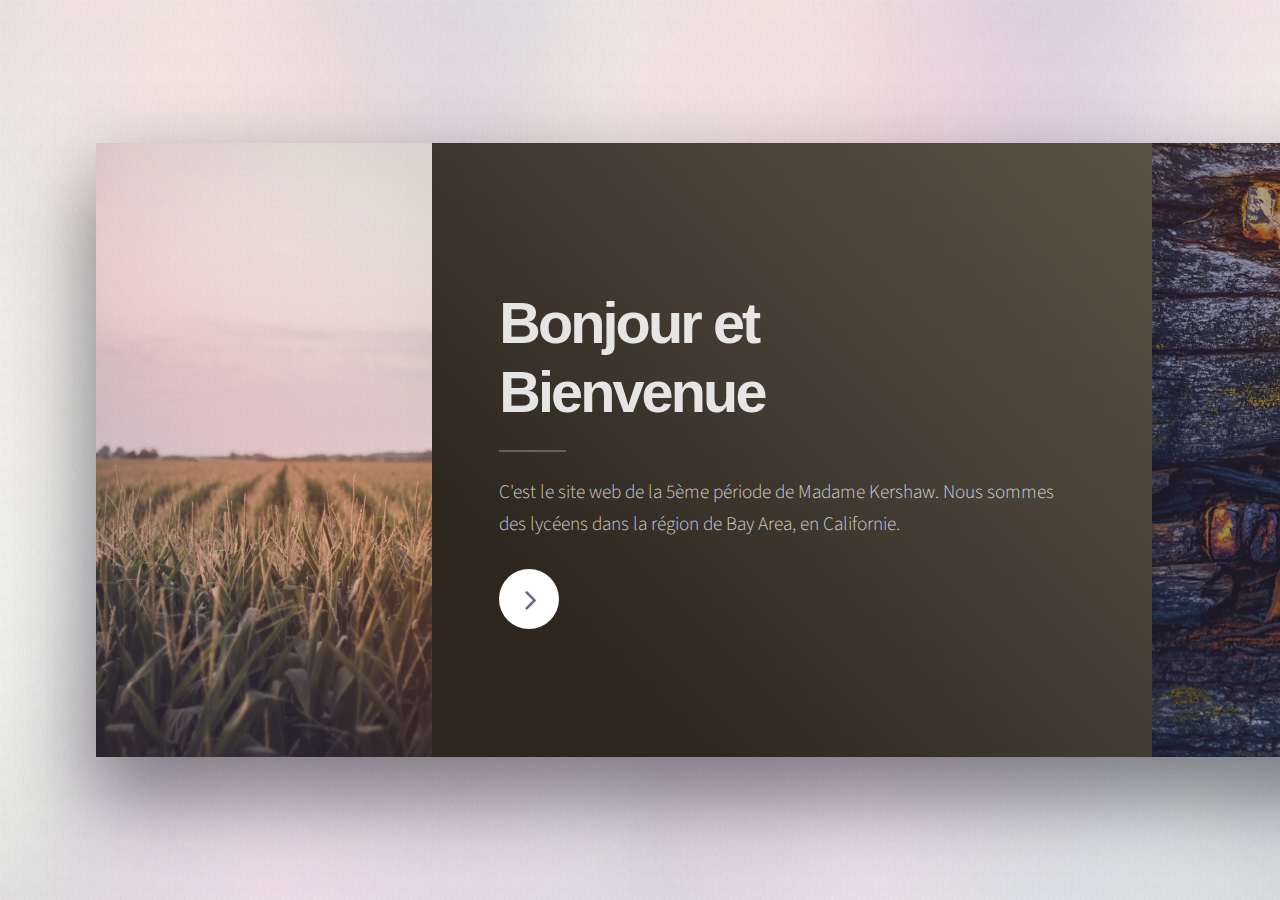
==== commit eb8643ec: "change some colors" ====
--- a/index.html
+++ b/index.html
@@ -42,7 +42,7 @@
 			<!-- Panel (Spotlight) -->
 			<section class="panel spotlight medium right" id="first">
 				<div class="content span-7">
-					<h2 class="major">Chapitre Un</h2>
+					<h2 class="major">Les OGM</h2>
 					<p>Mr et Mrs Dursley, qui habitaient au 4, Privet Drive, avaient toujours affirmé avec la plus
 						grande fierté qu'ils étaient parfaitement normaux, merci pour eux. Jamais quiconque n'aurait
 						imaginé qu'ils puissent se trouver impliqués dans quoi que ce soit d'étrange ou de mystérieux.
@@ -62,7 +62,7 @@
 			<!-- Panel -->
 			<section class="panel color1">
 				<div class="intro joined">
-					<h2 class="major">Chapitre Un</h2>
+					<h2 class="major">Agriculture Biologique</h2>
 					<p>Les Dursley avaient tout ce qu'ils voulaient. La seule chose indésirable qu'ils possédaient,
 						c'était un secret dont ils craignaient plus que tout qu'on le découvre un jour. Si jamais
 						quiconque venait à entendre parler des Potter, ils étaient convaincus qu'ils ne s'en remettraient
@@ -70,13 +70,13 @@
 						des années.</p>
 				</div>
 				<div class="inner">
-					<ul class="grid-icons three connected">
-						<li><span class="icon fa-diamond"><span class="label">Lorem</span></span></li>
-						<li><span class="icon fa-camera-retro"><span class="label">Ipsum</span></span></li>
-						<li><span class="icon fa-cog"><span class="label">Dolor</span></span></li>
-						<li><span class="icon fa-paper-plane"><span class="label">Sit</span></span></li>
-						<li><span class="icon fa-bar-chart"><span class="label">Amet</span></span></li>
-						<li><span class="icon fa-code"><span class="label">Nullam</span></span></li>
+					<ul class="grid-icons two connected">
+						<li><span class="icon fa-pagelines"><span class="label">Lorem</span></span></li>
+						<!-- <li><span class="icon fa-seedling"><span class="label">Ipsum</span></span></li> -->
+						<li><span class="icon fa-leaf"><span class="label">Dolor</span></span></li>
+						<!-- <li><span class="icon fa-holly-berry"><span class="label">Sit</span></span></li> -->
+						<!-- <li><span class="icon fa-globe-europe"><span class="label">Amet</span></span></li> -->
+						<!-- <li><span class="icon fa-hand"><span class="label">Nullam</span></span></li> -->
 					</ul>
 				</div>
 			</section>
@@ -84,7 +84,7 @@
 			<!-- Panel (Spotlight) -->
 			<section class="panel spotlight large left">
 				<div class="content span-5">
-					<h2 class="major">Magna amet tempus</h2>
+					<h2 class="major">Agriculture Traditionelle</h2>
 					<p>Mauris a cursus velit. Nunc lacinia sollicitudin egestas bibendum, magna dui bibendum ex, sagittis commodo enim
 						risus sed magna nulla. Vestibulum ut consequat velit. Curabitur vitae libero lorem. Quisque iaculis porttitor
 						blandit. Nullam quis sagittis maximus. Sed vel nibh libero. Mauris et lorem pharetra massa lorem turpis congue
@@ -129,7 +129,7 @@
 			</section>
 
 			<!-- Panel -->
-			<section class="panel color4-alt">
+			<!-- <section class="panel color4-alt">
 				<div class="intro color4">
 					<h2 class="major">Contact</h2>
 					<p>Sed vel nibh libero. Mauris et lorem pharetra massa lorem turpis congue pulvinar. Vivamus sed feugiat finibus.
@@ -167,7 +167,7 @@
 						</ul>
 					</div>
 				</div>
-			</section>
+			</section> -->
 
 			<!-- Panel -->
 			<!-- <section class="panel color2-alt">
--- a/assets/css/main.css
+++ b/assets/css/main.css
@@ -2173,7 +2173,8 @@
 		}
 
 			.panel > *.color0 {
-				background-image: url("../../images/overlay.png"), linear-gradient(45deg, #726193 20%, #e37b7c 60%, #ffe4b4);
+				/* background-image: url("../../images/overlay.png"), linear-gradient(45deg, #2e6431 20%, #3e8641 60%, #4ea852); */
+				background-image: url("../../images/overlay.png"), linear-gradient(45deg, #2f2820 20%, #474137 60%, #5c5545);
 				background-size: 128px 128px, auto;
 			}
 
@@ -2695,7 +2696,7 @@
 		}
 
 		.panel.color1 {
-			background-image: url("../../images/overlay.png"), linear-gradient(45deg, rgba(114, 97, 147, 0.25) 25%, rgba(227, 123, 124, 0.25) 50%, rgba(255, 228, 180, 0.25));
+			background-image: url("../../images/overlay.png"), linear-gradient(45deg, rgba(0, 100, 0, 0.45) 25%, rgba(25, 115, 25, 0.45) 50%, rgba(70, 143, 70, 0.45));
 			background-size: 128px 128px, auto;
 			background-color: #726193;
 		}
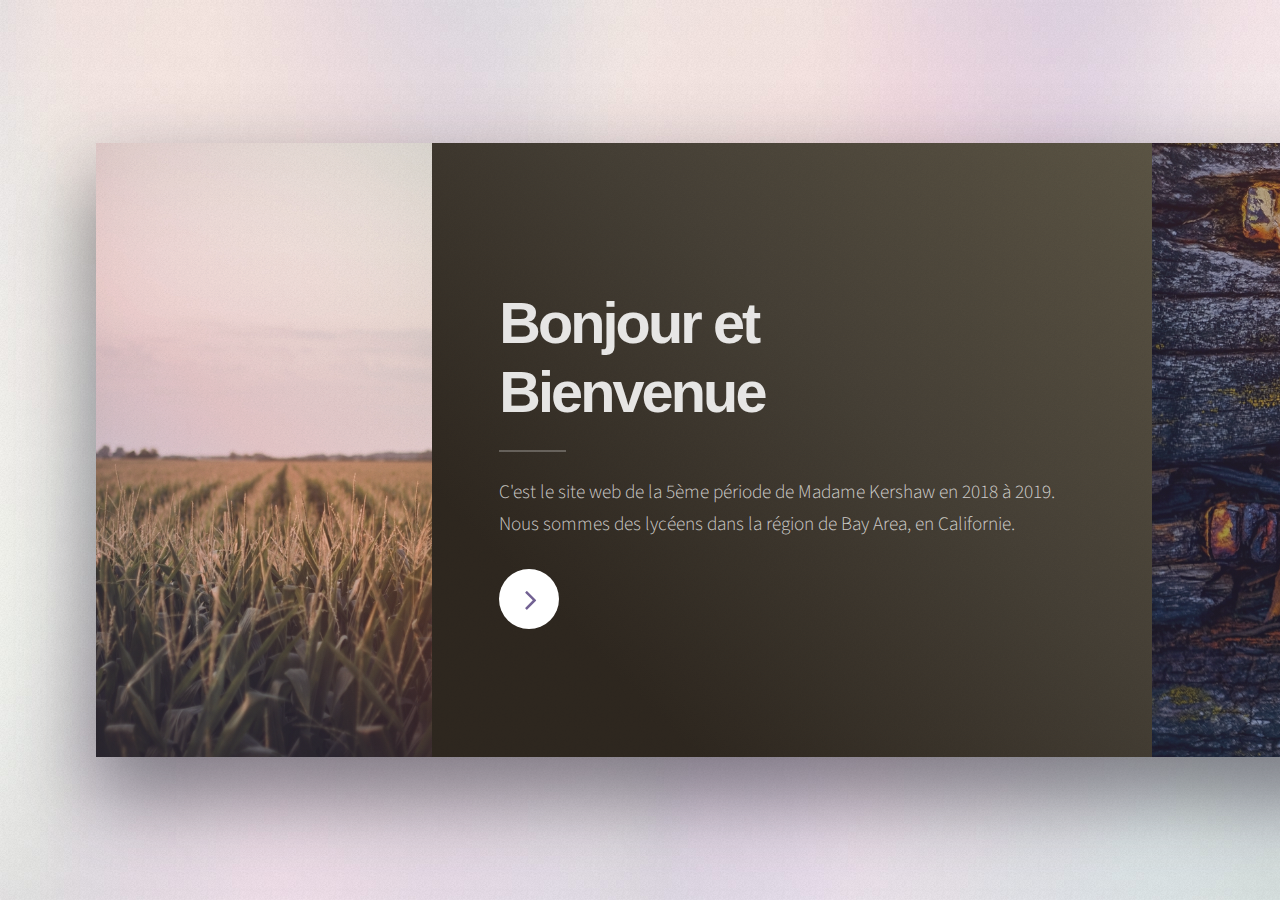
==== commit 661ad55b: "remove icons and change title, add information" ====
--- a/index.html
+++ b/index.html
@@ -7,7 +7,7 @@
 <html>
 
 <head>
-	<title>Ethereal by HTML5 UP</title>
+	<title>L'Alimentation 2018-2019</title>
 	<meta charset="utf-8" />
 	<meta name="viewport" content="width=device-width, initial-scale=1, user-scalable=no" />
 	<link rel="stylesheet" href="assets/css/main.css" />
@@ -28,7 +28,7 @@
 				<div class="content color0 span-3-75">
 					<h1 class="major">Bonjour et<br />
 						Bienvenue</h1>
-					<p>C'est le site web de la 5ème période de Madame Kershaw. Nous sommes des lycéens dans la région de Bay Area, en
+					<p>C'est le site web de la 5ème période de Madame Kershaw en 2018 à 2019. Nous sommes des lycéens dans la région de Bay Area, en
 						Californie.</p>
 					<ul class="actions">
 						<li><a href="#first" class="button primary color1 circle icon fa-angle-right">Next</a></li>
@@ -72,11 +72,7 @@
 				<div class="inner">
 					<ul class="grid-icons two connected">
 						<li><span class="icon fa-pagelines"><span class="label">Lorem</span></span></li>
-						<!-- <li><span class="icon fa-seedling"><span class="label">Ipsum</span></span></li> -->
 						<li><span class="icon fa-leaf"><span class="label">Dolor</span></span></li>
-						<!-- <li><span class="icon fa-holly-berry"><span class="label">Sit</span></span></li> -->
-						<!-- <li><span class="icon fa-globe-europe"><span class="label">Amet</span></span></li> -->
-						<!-- <li><span class="icon fa-hand"><span class="label">Nullam</span></span></li> -->
 					</ul>
 				</div>
 			</section>
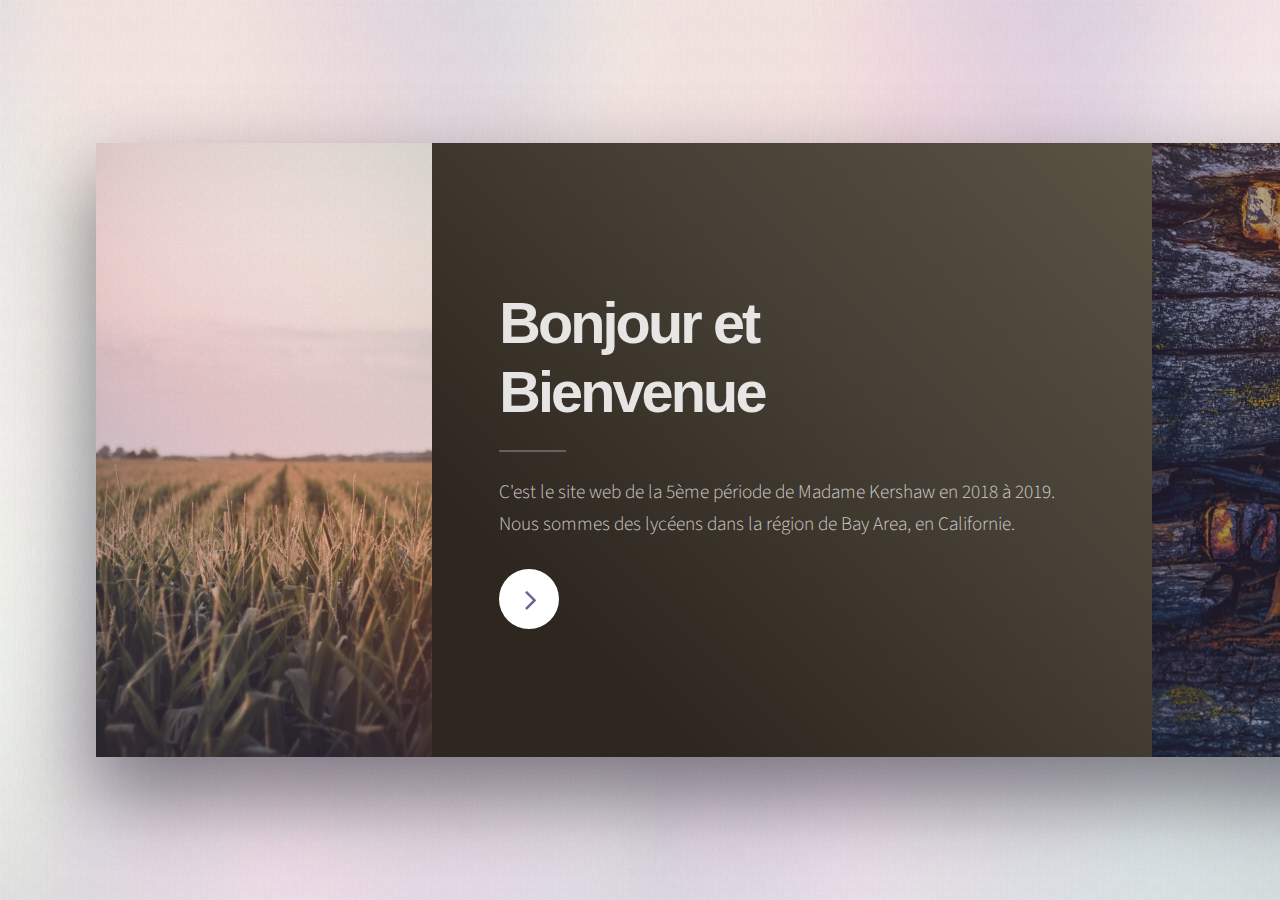
==== commit 6bf25f37: "changé le site et affiché quelques liens." ====
--- a/index.html
+++ b/index.html
@@ -43,16 +43,8 @@
 			<section class="panel spotlight medium right" id="first">
 				<div class="content span-7">
 					<h2 class="major">Les OGM</h2>
-					<p>Mr et Mrs Dursley, qui habitaient au 4, Privet Drive, avaient toujours affirmé avec la plus
-						grande fierté qu'ils étaient parfaitement normaux, merci pour eux. Jamais quiconque n'aurait
-						imaginé qu'ils puissent se trouver impliqués dans quoi que ce soit d'étrange ou de mystérieux.
-						Ils n'avaient pas de temps à perdre avec des sornettes.
-						Mr Dursley dirigeait la Grunnings, une entreprise qui fabriquait des perceuses. C'était un
-						homme grand et massif, qui n'avait pratiquement pas de cou, mais possédait en revanche une
-						moustache de belle taille. Mrs Dursley, quant à elle, était mince et blonde et disposait d'un
-						cou deux fois plus long que la moyenne, ce qui lui était fort utile pour espionner ses voisins en
-						regardant par-dessus les clôtures des jardins. Les Dursley avaient un petit garçon prénommé
-						Dudley et c'était à leurs yeux le plus bel enfant du monde. </p>
+					<a href="https://sites.google.com/students.srvusd.net/le-tueur-silencieux-ogm/home">"Le Tueur Silencieux: Les OGM" par Hannah P et Poorvi B</a>
+					<a href="https://sites.google.com/students.srvusd.net/lesloissurlesogmeneurope/home">"Les Lois sur les OGM en Europe" par Evelyn A et Hannah S</a>
 				</div>
 				<div class="image filtered tinted" data-position="top left">
 					<img src="images/pic02.png" alt="" />
@@ -63,11 +55,7 @@
 			<section class="panel color1">
 				<div class="intro joined">
 					<h2 class="major">Agriculture Biologique</h2>
-					<p>Les Dursley avaient tout ce qu'ils voulaient. La seule chose indésirable qu'ils possédaient,
-						c'était un secret dont ils craignaient plus que tout qu'on le découvre un jour. Si jamais
-						quiconque venait à entendre parler des Potter, ils étaient convaincus qu'ils ne s'en remettraient
-						pas. Mrs Potter était la sœur de Mrs Dursley, mais toutes deux ne s'étaient plus revues depuis
-						des années.</p>
+					<p>Ici, il y aura des liens aux blogs.</p>
 				</div>
 				<div class="inner">
 					<ul class="grid-icons two connected">
@@ -81,10 +69,7 @@
 			<section class="panel spotlight large left">
 				<div class="content span-5">
 					<h2 class="major">Agriculture Traditionelle</h2>
-					<p>Mauris a cursus velit. Nunc lacinia sollicitudin egestas bibendum, magna dui bibendum ex, sagittis commodo enim
-						risus sed magna nulla. Vestibulum ut consequat velit. Curabitur vitae libero lorem. Quisque iaculis porttitor
-						blandit. Nullam quis sagittis maximus. Sed vel nibh libero. Mauris et lorem pharetra massa lorem turpis congue
-						pulvinar.</p>
+					<a href="https://sites.google.com/view/lespesticides-lasante/home">Les Pesticides et la Sant&eacute; par Rahul D et Frances T</a>
 				</div>
 				<div class="image filtered tinted" data-position="top right">
 					<img src="images/pic03.png" alt="" />
@@ -92,7 +77,7 @@
 			</section>
 
 			<!-- Panel -->
-			<section class="panel">
+			<!-- <section class="panel">
 				<div class="intro color2">
 					<h2 class="major">Elit integer</h2>
 					<p>Sed vel nibh libero. Mauris et lorem pharetra massa lorem turpis congue pulvinar. Vivamus sed feugiat finibus.
@@ -122,7 +107,7 @@
 					<a href="images/gallery/fulls/09.jpg" class="image filtered span-2-5" data-position="right"><img src="images/gallery/thumbs/09.jpg"
 						 alt="" /></a>
 				</div>
-			</section>
+			</section> -->
 
 			<!-- Panel -->
 			<!-- <section class="panel color4-alt">
@@ -437,7 +422,7 @@
 			</section> -->
 
 			<!-- Copyright -->
-			<div class="copyright">&copy; Untitled. Design: <a href="https://html5up.net">HTML5 UP</a>.</div>
+			<div class="copyright">&copy; Rahul Deshpande pour Madame Kershaw. Dessin&eacute; par <a href="https://html5up.net">HTML5 UP</a>. Propuls&eacute; par GitHub Pages <i class="fa fa-github"></i></div>
 
 		</div>
 
